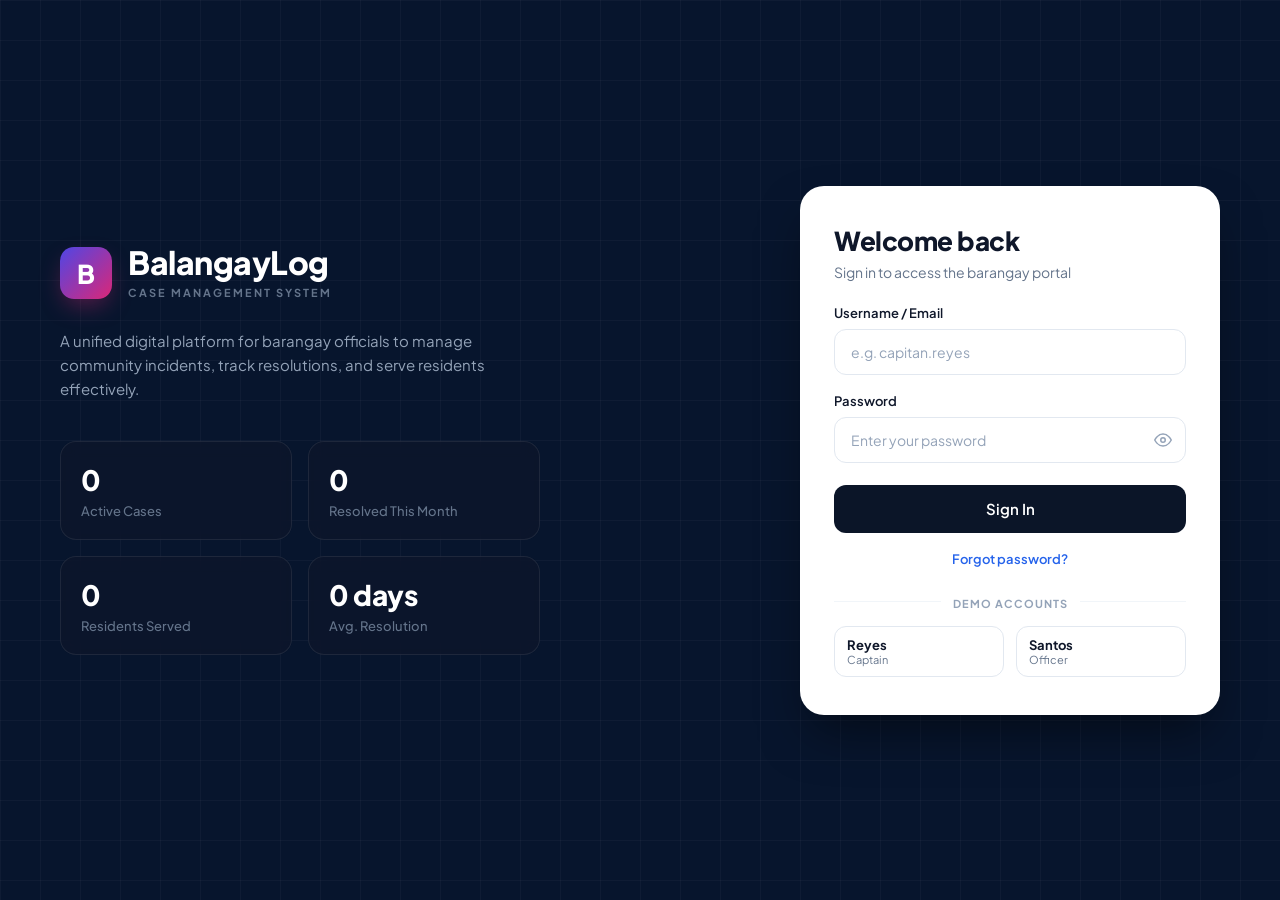
==== index.html @ 21aa12b4 "Initial commit - Barangay incident dashboard and notifications" ====
<!DOCTYPE html>
<html lang="en">
<head>
    <meta charset="UTF-8">
    <meta name="viewport" content="width=device-width, initial-scale=1.0">
    <title>BalangayLog - Case Management System</title>
    <link rel="stylesheet" href="style.css">
    <link href="https://fonts.googleapis.com/css2?family=Plus+Jakarta+Sans:wght@400;500;600;700;800&display=swap" rel="stylesheet">
</head>
<body>
    <div class="page-container">
        <!-- LEFT SIDE: BRANDING & REAL-TIME STATS -->
        <div class="hero-section">
            <div class="brand-header">
                <div class="brand-logo">B</div>
                <div class="brand-text">
                    <h1>BalangayLog</h1>
                    <span class="subtext">CASE MANAGEMENT SYSTEM</span>
                </div>
            </div>

            <p class="hero-description">
                A unified digital platform for barangay officials to manage community incidents, track resolutions, and serve residents effectively.
            </p>

            <!-- Real-Time Metrics Grid -->
            <div class="metrics-grid">
                <div class="metric-card">
                    <span class="metric-value" id="activeCases">0</span>
                    <span class="metric-label">Active Cases</span>
                </div>
                <div class="metric-card">
                    <span class="metric-value" id="resolvedMonth">0</span>
                    <span class="metric-label">Resolved This Month</span>
                </div>
                <div class="metric-card">
                    <span class="metric-value" id="residentsServed">0</span>
                    <span class="metric-label">Residents Served</span>
                </div>
                <div class="metric-card">
                    <span class="metric-value" id="avgResolution">0 days</span>
                    <span class="metric-label">Avg. Resolution</span>
                </div>
            </div>
        </div> 
        
        <!-- RIGHT SIDE: LOGIN CARD -->
        <div class="auth-section">
            <div class="auth-card">
                <div class="auth-header">
                    <h2>Welcome back</h2>
                    <p>Sign in to access the barangay portal</p>
                </div>

                <div id="errorBanner" class="error-banner" style="display: none;"></div>

                <form id="loginForm">
                    <div class="form-group">
                        <label for="username">Username / Email</label>
                        <input type="text" id="username" placeholder="e.g. capitan.reyes" required autocomplete="off">
                    </div>

                    <div class="form-group">
                        <label for="password">Password</label>
                        <div class="password-input-wrapper">
                            <input type="password" id="password" placeholder="Enter your password" required>
                            <button type="button" id="togglePassword" class="eye-btn" aria-label="Toggle password">
                                <svg class="eye-icon" viewBox="0 0 24 24" width="18" height="18" fill="none" stroke="currentColor" stroke-width="2" stroke-linecap="round" stroke-linejoin="round">
                                    <path d="M1 12s4-8 11-8 11 8 11 8-4 8-11 8-11-8-11-8z"></path>
                                    <circle cx="12" cy="12" r="3"></circle>
                                </svg>
                            </button>
                        </div>
                    </div>

                    <button type="submit" id="loginBtn" class="primary-btn">Sign In</button>
                    <a href="#" class="forgot-link">Forgot password?</a>
                </form>

                <!-- DEMO ACCOUNTS SECTION -->
                <div class="demo-section">
                    <div class="demo-divider">
                        <span>DEMO ACCOUNTS</span>
                    </div>
                    <div class="demo-grid">
                        <button type="button" class="demo-chip" data-user="capitan.reyes" data-pass="captain123">
                            <span class="demo-name">Reyes</span>
                            <span class="demo-role">Captain</span>
                        </button>
                        <button type="button" class="demo-chip" data-user="officer.santos" data-pass="officer123">
                            <span class="demo-name">Santos</span>
                            <span class="demo-role">Officer</span>
                        </button>
                    </div>
                </div>
            </div>
        </div>
    </div>

    <script src="script.js"></script>
</body>
</html>
---- style.css ----
* {
    margin: 0;
    padding: 0;
    box-sizing: border-box;
    font-family: 'Plus Jakarta Sans', sans-serif;
}

body {
    min-height: 100vh;
    background-color: #07152d;
    background-image: 
        linear-gradient(rgba(255, 255, 255, 0.03) 1px, transparent 1px),
        linear-gradient(90deg, rgba(255, 255, 255, 0.03) 1px, transparent 1px);
    background-size: 40px 40px;
    display: flex;
    align-items: center;
    justify-content: center;
    color: #ffffff;
}

.page-container {
    width: 100%;
    max-width: 1240px;
    min-height: 100vh;
    display: flex;
    flex-direction: row;
    align-items: center;
    justify-content: space-between;
    padding: 40px;
    gap: 48px;
    margin: 0 auto;
}

/* --- LEFT SIDE: HERO & STATS --- */
.hero-section {
    flex: 1 1 540px;
    min-width: 320px;
}

.brand-header {
    display: flex;
    align-items: center;
    gap: 16px;
    margin-bottom: 28px;
}

.brand-logo {
    width: 52px;
    height: 52px;
    background: linear-gradient(135deg, #4f46e5 0%, #db2777 100%);
    border-radius: 14px;
    display: flex;
    align-items: center;
    justify-content: center;
    font-size: 26px;
    font-weight: 800;
    color: #ffffff;
    box-shadow: 0 10px 25px -5px rgba(219, 39, 119, 0.4);
}

.brand-text h1 {
    font-size: 32px;
    font-weight: 800;
    letter-spacing: -0.5px;
    color: #ffffff;
    line-height: 1.1;
}

.brand-text .subtext {
    font-size: 11px;
    font-weight: 700;
    letter-spacing: 2px;
    color: #64748b;
}

.hero-description {
    font-size: 15px;
    line-height: 1.6;
    color: #94a3b8;
    margin-bottom: 40px;
    max-width: 460px;
}

/* Metric Cards */
.metrics-grid {
    display: grid;
    grid-template-columns: 1fr 1fr;
    gap: 16px;
    max-width: 480px;
}

.metric-card {
    background: rgba(15, 23, 42, 0.6);
    border: 1px solid rgba(255, 255, 255, 0.08);
    backdrop-filter: blur(8px);
    border-radius: 16px;
    padding: 20px;
    display: flex;
    flex-direction: column;
    gap: 6px;
}

.metric-value {
    font-size: 28px;
    font-weight: 800;
    color: #ffffff;
    letter-spacing: -0.5px;
}

.metric-label {
    font-size: 13px;
    color: #64748b;
    font-weight: 500;
}

/* --- RIGHT SIDE: AUTH CARD --- */
.auth-section {
    flex: 0 0 420px;
    width: 420px;
    display: flex;
    justify-content: flex-end;
}

.auth-card {
    background: #ffffff;
    border-radius: 24px;
    padding: 38px 34px;
    width: 100%;
    color: #0f172a;
    box-shadow: 0 25px 50px -12px rgba(0, 0, 0, 0.5);
}

.auth-header h2 {
    font-size: 26px;
    font-weight: 800;
    color: #0f172a;
    margin-bottom: 6px;
    letter-spacing: -0.5px;
}

.auth-header p {
    font-size: 14px;
    color: #64748b;
    margin-bottom: 24px;
}

.error-banner {
    background: #fef2f2;
    border: 1px solid #fecaca;
    color: #dc2626;
    padding: 10px 14px;
    border-radius: 10px;
    font-size: 13px;
    margin-bottom: 20px;
    font-weight: 500;
}

.form-group {
    margin-bottom: 18px;
}

.form-group label {
    display: block;
    font-size: 13px;
    font-weight: 600;
    color: #0f172a;
    margin-bottom: 8px;
}

.form-group input {
    width: 100%;
    height: 46px;
    padding: 0 16px;
    border: 1px solid #e2e8f0;
    border-radius: 12px;
    font-size: 14px;
    color: #0f172a;
    outline: none;
    transition: all 0.2s ease;
}

.form-group input:focus {
    border-color: #0f172a;
    box-shadow: 0 0 0 3px rgba(15, 23, 42, 0.08);
}

.form-group input::placeholder {
    color: #94a3b8;
}

.password-input-wrapper {
    position: relative;
    display: flex;
    align-items: center;
}

.password-input-wrapper input {
    padding-right: 48px;
}

.eye-btn {
    position: absolute;
    right: 14px;
    background: none;
    border: none;
    cursor: pointer;
    color: #94a3b8;
    display: flex;
    align-items: center;
    justify-content: center;
    transition: color 0.2s;
}

.eye-btn:hover {
    color: #0f172a;
}

.primary-btn {
    width: 100%;
    height: 48px;
    background: #0b1528;
    color: #ffffff;
    border: none;
    border-radius: 12px;
    font-size: 15px;
    font-weight: 600;
    cursor: pointer;
    transition: background 0.2s;
    margin-top: 4px;
}

.primary-btn:hover {
    background: #1e293b;
}

.primary-btn:disabled {
    opacity: 0.7;
    cursor: not-allowed;
}

.forgot-link {
    display: block;
    text-align: center;
    color: #2563eb;
    font-size: 13px;
    font-weight: 600;
    text-decoration: none;
    margin: 18px 0 24px;
}

.forgot-link:hover {
    text-decoration: underline;
}

/* Demo Accounts */
.demo-divider {
    position: relative;
    text-align: center;
    margin-bottom: 14px;
}

.demo-divider::before {
    content: '';
    position: absolute;
    top: 50%;
    left: 0;
    right: 0;
    height: 1px;
    background: #f1f5f9;
    z-index: 1;
}

.demo-divider span {
    position: relative;
    background: #ffffff;
    padding: 0 12px;
    font-size: 11px;
    font-weight: 700;
    letter-spacing: 1px;
    color: #94a3b8;
    z-index: 2;
}

.demo-grid {
    display: grid;
    grid-template-columns: 1fr 1fr;
    gap: 12px;
}

.demo-chip {
    background: #ffffff;
    border: 1px solid #e2e8f0;
    border-radius: 12px;
    padding: 10px 12px;
    display: flex;
    flex-direction: column;
    text-align: left;
    cursor: pointer;
    transition: all 0.2s;
}

.demo-chip:hover {
    border-color: #cbd5e1;
    background: #f8fafc;
}

.demo-chip .demo-name {
    font-size: 13px;
    font-weight: 700;
    color: #0f172a;
}

.demo-chip .demo-role {
    font-size: 11px;
    color: #64748b;
}

/* Stacks vertically ONLY on narrow mobile screens (under 720px) */
@media (max-width: 720px) {
    .page-container {
        flex-direction: column;
        padding: 32px 20px;
        gap: 36px;
    }
    .hero-section {
        max-width: 100%;
        text-align: center;
    }
    .brand-header {
        justify-content: center;
    }
    .hero-description {
        margin: 0 auto 32px;
    }
    .metrics-grid {
        max-width: 100%;
    }
    .auth-section {
        width: 100%;
        flex: 1 1 100%;
    }
}
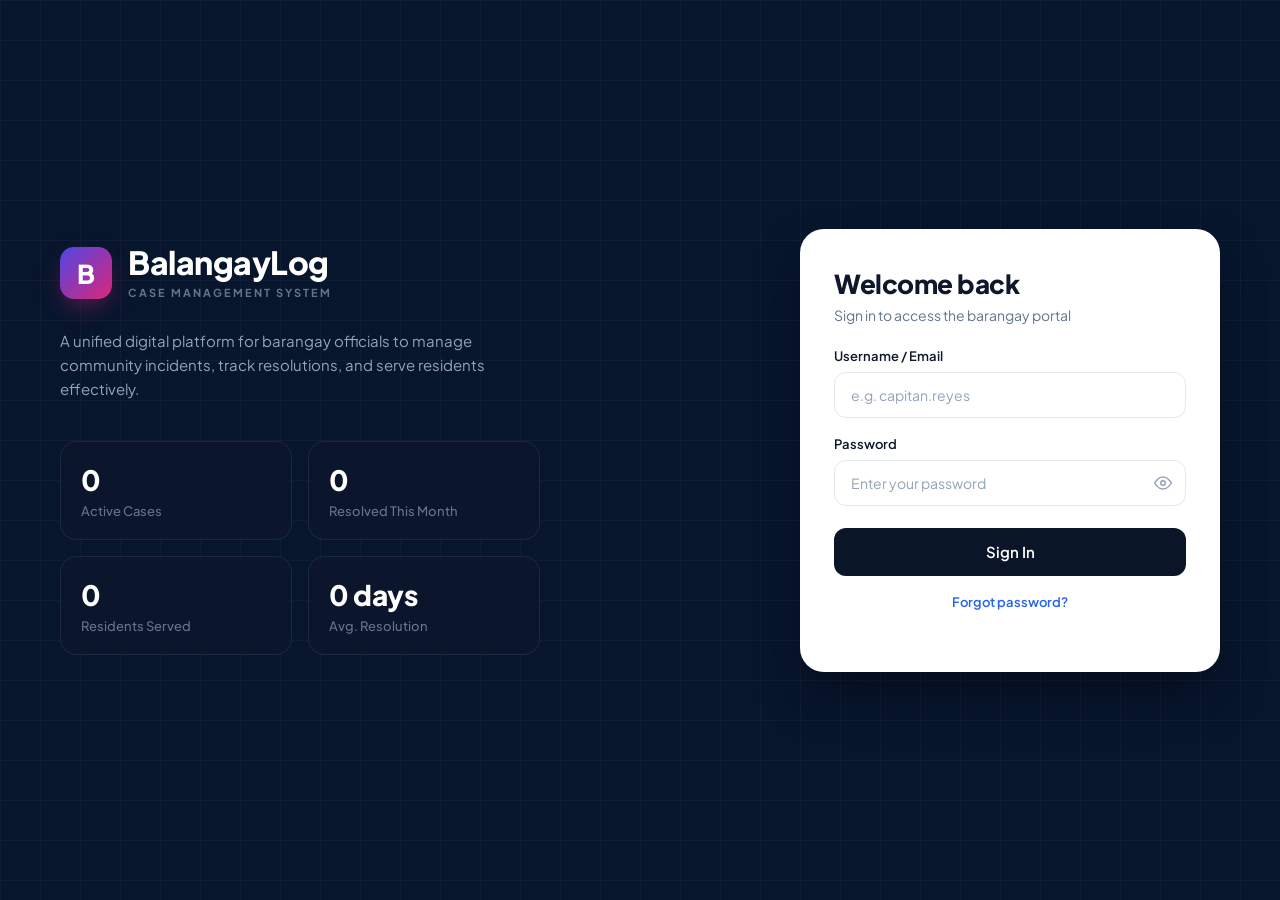
==== commit d14927c5: "Hardened authentication: PDO prepared statements, brute-force lockout, role isolation, and admin for" ====
--- a/index.html
+++ b/index.html
@@ -74,29 +74,49 @@
                     </div>
 
                     <button type="submit" id="loginBtn" class="primary-btn">Sign In</button>
-                    <a href="#" class="forgot-link">Forgot password?</a>
+                    <a href="#" id="forgotPasswordLink" class="forgot-link">Forgot password?</a>
                 </form>
-
-                <!-- DEMO ACCOUNTS SECTION -->
-                <div class="demo-section">
-                    <div class="demo-divider">
-                        <span>DEMO ACCOUNTS</span>
-                    </div>
-                    <div class="demo-grid">
-                        <button type="button" class="demo-chip" data-user="capitan.reyes" data-pass="captain123">
-                            <span class="demo-name">Reyes</span>
-                            <span class="demo-role">Captain</span>
-                        </button>
-                        <button type="button" class="demo-chip" data-user="officer.santos" data-pass="officer123">
-                            <span class="demo-name">Santos</span>
-                            <span class="demo-role">Officer</span>
-                        </button>
-                    </div>
-                </div>
             </div>
         </div>
     </div>
 
     <script src="script.js"></script>
+
+   <!-- ADMINISTRATIVE PASSWORD RESET MODAL -->
+    <div class="modal-overlay" id="forgotModal" style="display: none; position: fixed; inset: 0; background: rgba(15, 23, 42, 0.7); backdrop-filter: blur(4px); z-index: 9999; align-items: center; justify-content: center;">
+        <div style="background: #ffffff; border-radius: 16px; max-width: 440px; width: 90%; padding: 28px; box-shadow: 0 20px 25px -5px rgba(0, 0, 0, 0.2); position: relative;">
+            <div style="display: flex; align-items: center; justify-content: space-between; margin-bottom: 16px;">
+                <div style="display: flex; align-items: center; gap: 10px;">
+                    <div style="background: #eff6ff; color: #2563eb; width: 36px; height: 36px; border-radius: 10px; display: flex; align-items: center; justify-content: center;">
+                        <svg viewBox="0 0 24 24" width="20" height="20" fill="none" stroke="currentColor" stroke-width="2">
+                            <rect x="3" y="11" width="18" height="11" rx="2" ry="2"></rect>
+                            <path d="M7 11V7a5 5 0 0 1 10 0v4"></path>
+                        </svg>
+                    </div>
+                    <h3 style="margin: 0; font-size: 1.15rem; color: #0f172a; font-weight: 700;">Password Reset Policy</h3>
+                </div>
+                <button type="button" id="closeForgotModal" style="background: transparent; border: none; font-size: 24px; color: #94a3b8; cursor: pointer; line-height: 1;">&times;</button>
+            </div>
+
+            <p style="font-size: 0.9rem; color: #475569; line-height: 1.5; margin-bottom: 14px;">
+                Verified Account: <strong id="forgotModalUserDisplay" style="color: #0f172a;">Official Account</strong>
+            </p>
+
+            <p style="font-size: 0.9rem; color: #475569; line-height: 1.5; margin-bottom: 18px;">
+                Password reset requests must be submitted directly to the Barangay System Administrator.
+            </p>
+
+            <div style="background: #f8fafc; border: 1px solid #e2e8f0; border-radius: 10px; padding: 14px; font-size: 0.85rem; color: #334155; margin-bottom: 20px;">
+                <p style="margin: 0 0 6px 0;"><strong>Required Steps:</strong></p>
+                <ul style="margin: 0; padding-left: 18px; line-height: 1.6;">
+                    <li>Contact the <strong>Barangay Secretary</strong> or ICT Administrator.</li>
+                    <li>Present valid barangay identification credentials.</li>
+                    <li>The administrator will generate and issue a temporary login key.</li>
+                </ul>
+            </div>
+
+            <button type="button" id="dismissForgotBtn" class="primary-btn" style="width: 100%; padding: 10px; font-size: 0.95rem;">Understood</button>
+        </div>
+    </div>
 </body>
 </html>
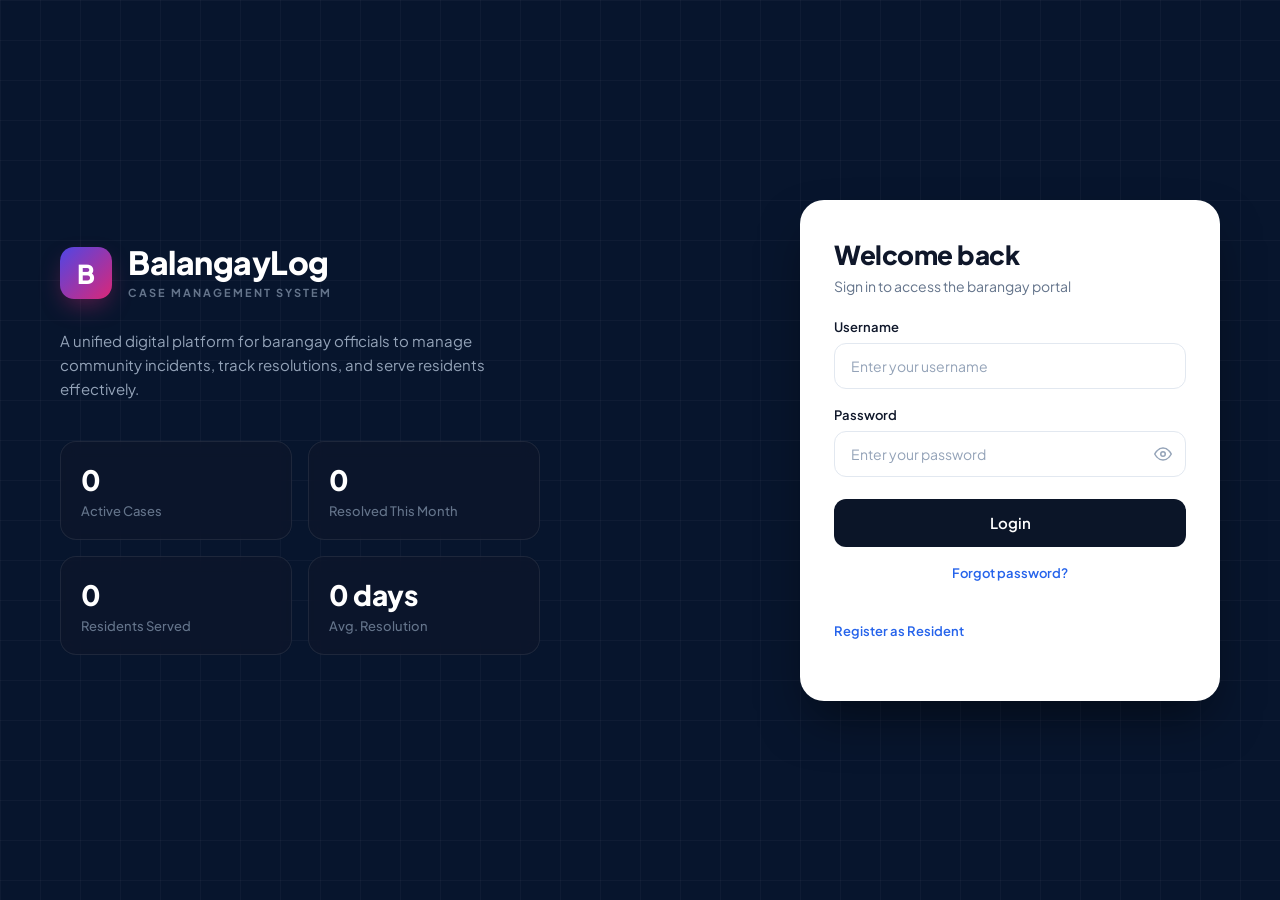
==== commit 552fd670: "Add captain dashboard and console" ====
--- a/index.html
+++ b/index.html
@@ -4,6 +4,18 @@
     <meta charset="UTF-8">
     <meta name="viewport" content="width=device-width, initial-scale=1.0">
     <title>BalangayLog - Case Management System</title>
+    
+  <!-- Immediate Guard: If already logged in in this tab, do not render login page -->
+    <script>
+        try {
+            var token = sessionStorage.getItem('authToken');
+            var user = sessionStorage.getItem('currentUser');
+            if (token && user && token !== 'undefined' && user !== 'undefined' && token !== 'null' && user !== 'null') {
+                window.location.replace('dashboard.html');
+            }
+        } catch (e) {}
+    </script>
+
     <link rel="stylesheet" href="style.css">
     <link href="https://fonts.googleapis.com/css2?family=Plus+Jakarta+Sans:wght@400;500;600;700;800&display=swap" rel="stylesheet">
 </head>
@@ -12,7 +24,9 @@
         <!-- LEFT SIDE: BRANDING & REAL-TIME STATS -->
         <div class="hero-section">
             <div class="brand-header">
-                <div class="brand-logo">B</div>
+                <div class="brand-logo">
+                    <span class="brand-logo-fallback" aria-hidden="true">B</span>
+                </div>
                 <div class="brand-text">
                     <h1>BalangayLog</h1>
                     <span class="subtext">CASE MANAGEMENT SYSTEM</span>
@@ -54,10 +68,34 @@
 
                 <div id="errorBanner" class="error-banner" style="display: none;"></div>
 
+                <form id="setupForm" style="display: none;">
+                    <div class="form-group">
+                        <label for="setup_first_name">First Name</label>
+                        <input type="text" id="setup_first_name" required autocomplete="off">
+                    </div>
+                    <div class="form-group">
+                        <label for="setup_last_name">Last Name</label>
+                        <input type="text" id="setup_last_name" required autocomplete="off">
+                    </div>
+                    <div class="form-group">
+                        <label for="setup_username">Username</label>
+                        <input type="text" id="setup_username" required autocomplete="off">
+                    </div>
+                    <div class="form-group">
+                        <label for="setup_password">Password</label>
+                        <input type="password" id="setup_password" required>
+                    </div>
+                    <div class="form-group">
+                        <label for="setup_confirm_password">Confirm Password</label>
+                        <input type="password" id="setup_confirm_password" required>
+                    </div>
+                    <button type="submit" id="setupBtn" class="primary-btn">Create Administrator</button>
+                </form>
+
                 <form id="loginForm">
                     <div class="form-group">
-                        <label for="username">Username / Email</label>
-                        <input type="text" id="username" placeholder="e.g. capitan.reyes" required autocomplete="off">
+                        <label for="username">Username</label>
+                        <input type="text" id="username" placeholder="Enter your username" required autocomplete="off">
                     </div>
 
                     <div class="form-group">
@@ -73,14 +111,19 @@
                         </div>
                     </div>
 
-                    <button type="submit" id="loginBtn" class="primary-btn">Sign In</button>
+                    <button type="submit" id="loginBtn" class="primary-btn">Login</button>
                     <a href="#" id="forgotPasswordLink" class="forgot-link">Forgot password?</a>
                 </form>
+
+                <div class="auth-links" style="display: flex; justify-content: space-between; margin-top: 18px; gap: 12px; flex-wrap: wrap;">
+                    <a href="register.html" class="forgot-link">Register as Resident</a>
+                    <a href="#" id="initialSetupLink" class="forgot-link">Initial Setup</a>
+                </div>
             </div>
         </div>
     </div>
 
-    <script src="script.js"></script>
+  <script src="script.js?v=99"></script>
 
    <!-- ADMINISTRATIVE PASSWORD RESET MODAL -->
     <div class="modal-overlay" id="forgotModal" style="display: none; position: fixed; inset: 0; background: rgba(15, 23, 42, 0.7); backdrop-filter: blur(4px); z-index: 9999; align-items: center; justify-content: center;">
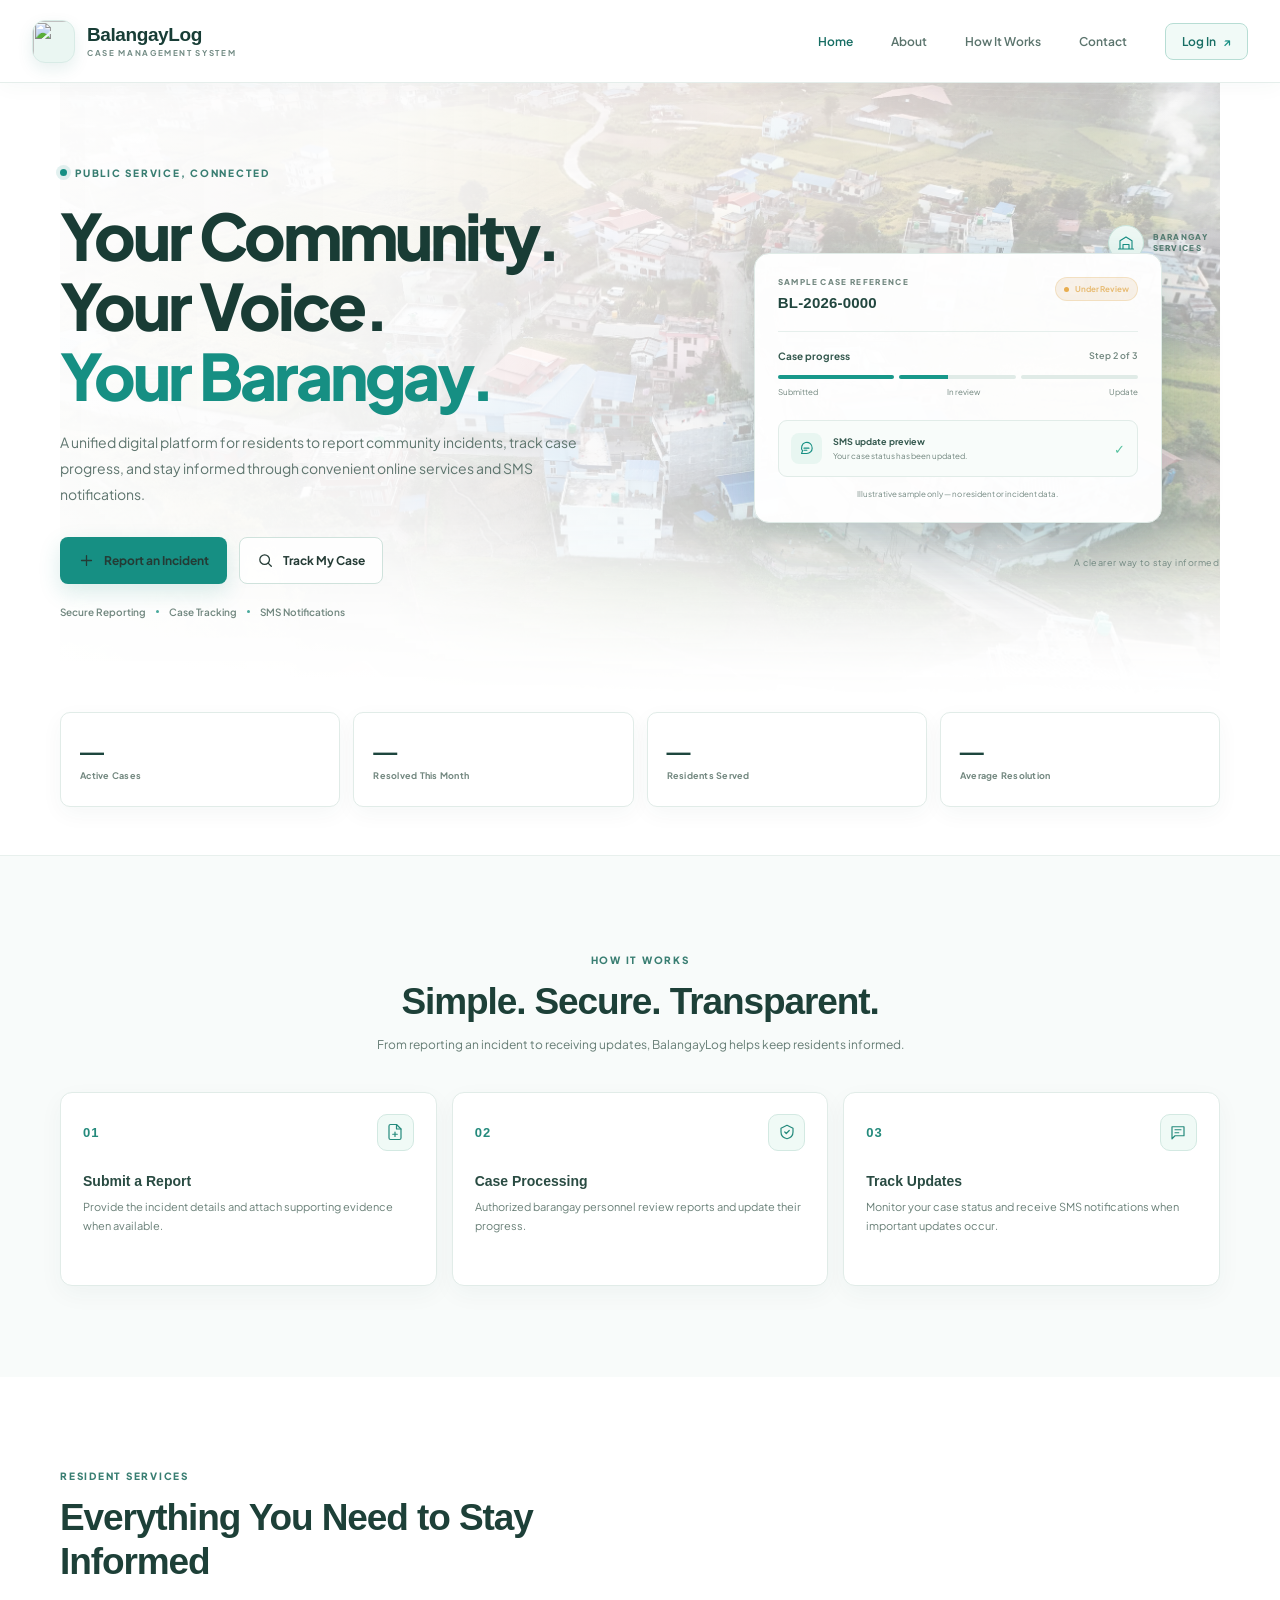
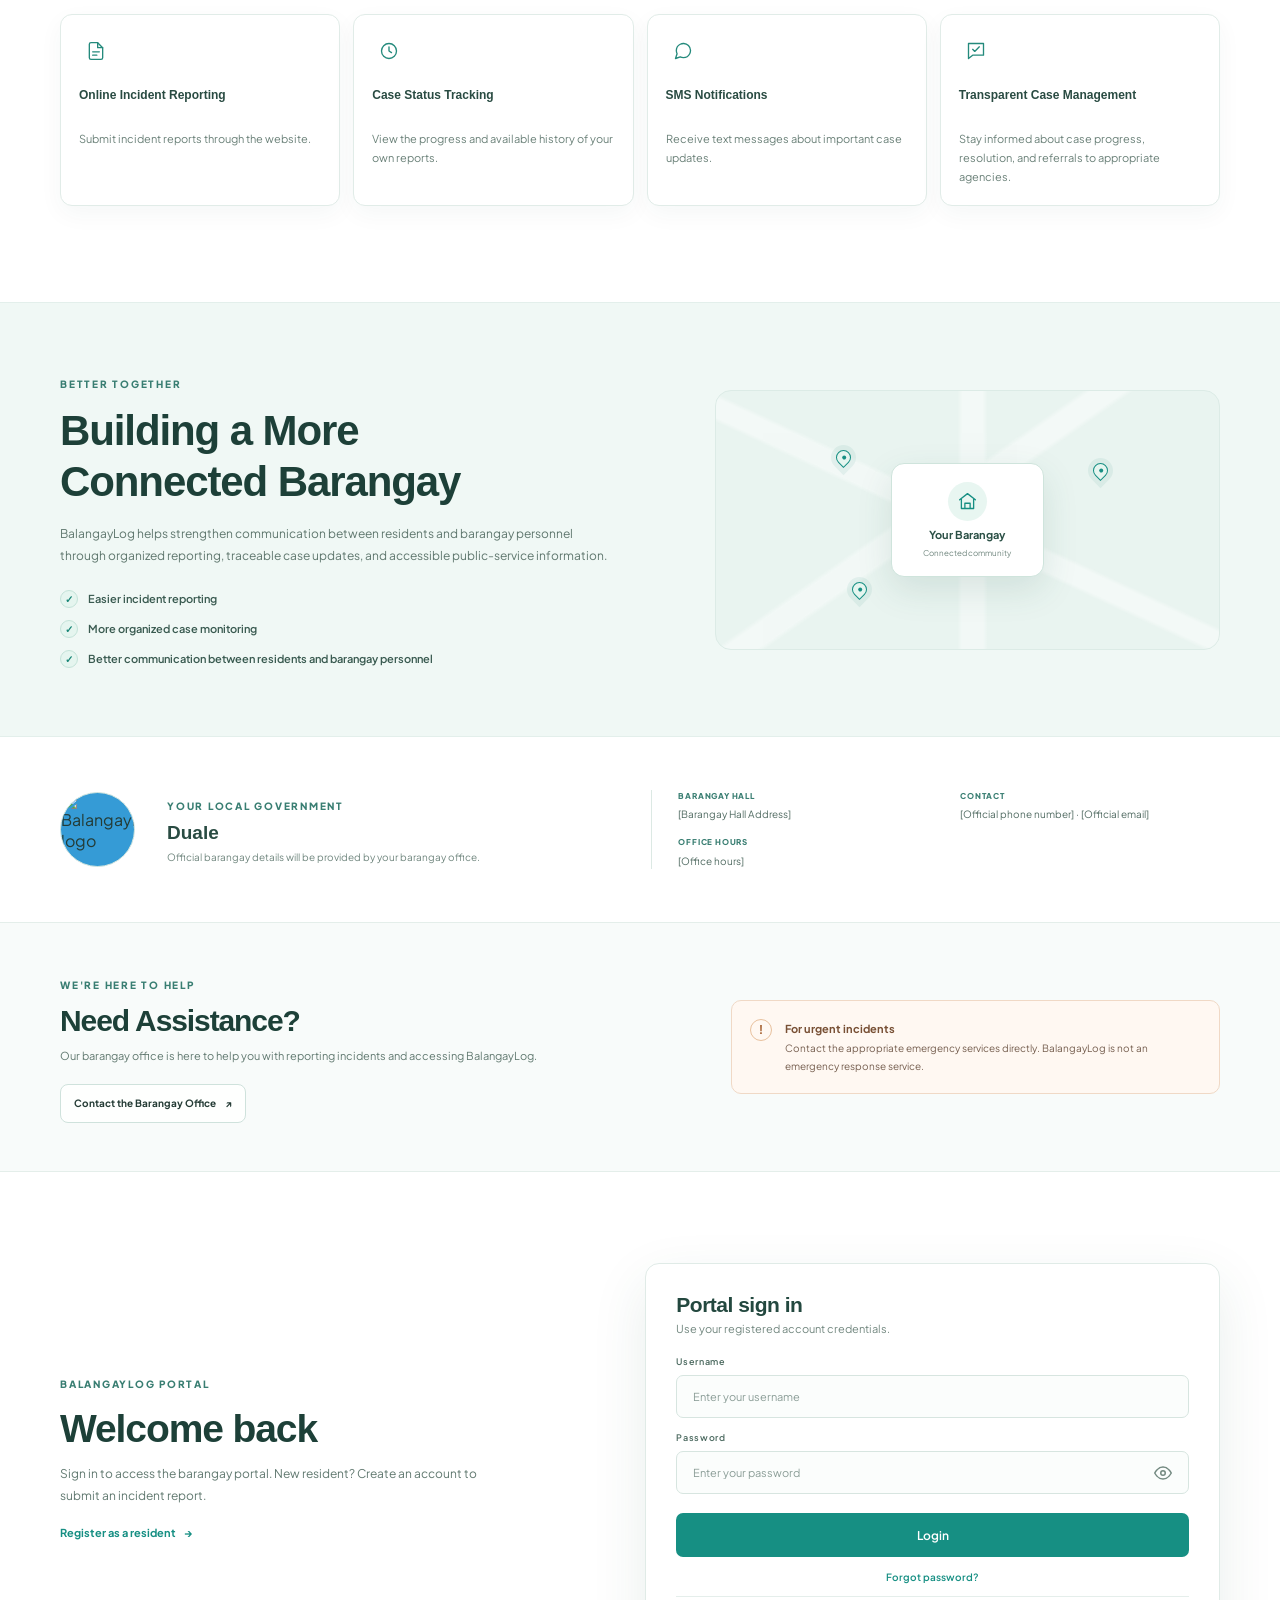
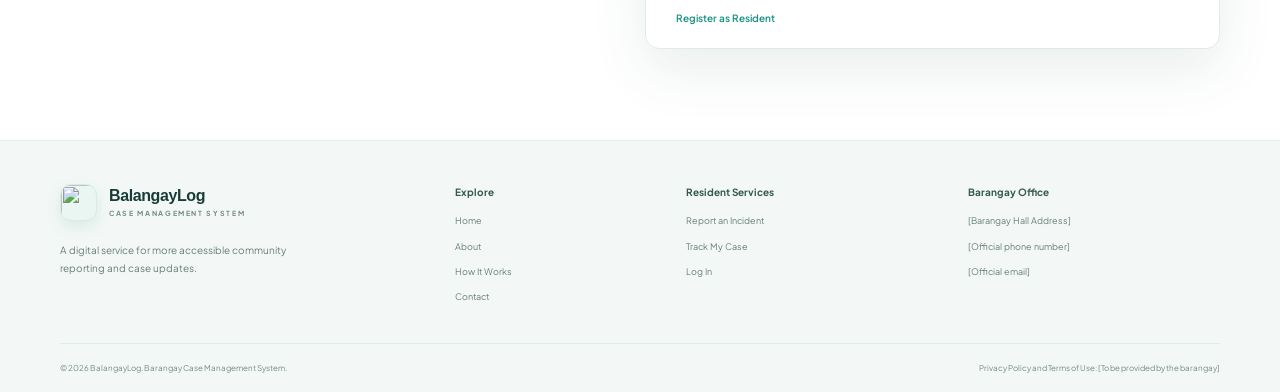
==== commit 5ff3a184: "Merge f99781253eb956b0a7d010e70ce7d345f95fd65f into cf9112e036160a99b7102785eb5ada4957231b5e" ====
--- a/index.html
+++ b/index.html
@@ -3,9 +3,8 @@
 <head>
     <meta charset="UTF-8">
     <meta name="viewport" content="width=device-width, initial-scale=1.0">
-    <title>BalangayLog - Case Management System</title>
-    
-  <!-- Immediate Guard: If already logged in in this tab, do not render login page -->
+    <meta name="theme-color" content="#f8fbfa">
+    <title>BalangayLog - Barangay Incident Management System</title>
     <script>
         try {
             var token = sessionStorage.getItem('authToken');
@@ -15,89 +14,238 @@
             }
         } catch (e) {}
     </script>
-
-    <link rel="stylesheet" href="style.css">
+    <link rel="stylesheet" href="style.css?v=20261011">
+    <link rel="stylesheet" href="homepage.css?v=20261018">
     <link href="https://fonts.googleapis.com/css2?family=Plus+Jakarta+Sans:wght@400;500;600;700;800&display=swap" rel="stylesheet">
 </head>
-<body>
-    <div class="page-container">
-        <!-- LEFT SIDE: BRANDING & REAL-TIME STATS -->
-        <div class="hero-section">
-            <div class="brand-header">
-                <div class="brand-logo">
-                    <span class="brand-logo-fallback" aria-hidden="true">B</span>
-                </div>
-                <div class="brand-text">
-                    <h1>BalangayLog</h1>
-                    <span class="subtext">CASE MANAGEMENT SYSTEM</span>
-                </div>
-            </div>
-
-            <p class="hero-description">
-                A unified digital platform for barangay officials to manage community incidents, track resolutions, and serve residents effectively.
-            </p>
-
-            <!-- Real-Time Metrics Grid -->
-            <div class="metrics-grid">
-                <div class="metric-card">
-                    <span class="metric-value" id="activeCases">0</span>
-                    <span class="metric-label">Active Cases</span>
-                </div>
-                <div class="metric-card">
-                    <span class="metric-value" id="resolvedMonth">0</span>
-                    <span class="metric-label">Resolved This Month</span>
-                </div>
-                <div class="metric-card">
-                    <span class="metric-value" id="residentsServed">0</span>
-                    <span class="metric-label">Residents Served</span>
-                </div>
-                <div class="metric-card">
-                    <span class="metric-value" id="avgResolution">0 days</span>
-                    <span class="metric-label">Avg. Resolution</span>
-                </div>
-            </div>
-        </div> 
-        
-        <!-- RIGHT SIDE: LOGIN CARD -->
-        <div class="auth-section">
+<body class="homepage">
+    <header class="site-header" id="top">
+        <div class="site-header-inner">
+            <a class="site-brand" href="#top" aria-label="BalangayLog home">
+                <img class="site-brand-mark" src="assets/balangaylog-logo.png" alt="">
+                <span class="site-brand-copy">
+                    <strong>BalangayLog</strong>
+                    <span>CASE MANAGEMENT SYSTEM</span>
+                </span>
+            </a>
+            <nav class="site-nav" aria-label="Main navigation">
+                <div class="desktop-nav">
+                    <a href="#top" aria-current="page">Home</a>
+                    <a href="#community">About</a>
+                    <a href="#how-it-works">How It Works</a>
+                    <a href="#contact">Contact</a>
+                    <a class="nav-login" href="#login">Log In <span aria-hidden="true">↗</span></a>
+                </div>
+                <details class="mobile-nav">
+                    <summary aria-label="Open navigation menu">Menu</summary>
+                    <div class="mobile-nav-links">
+                        <a href="#top">Home</a>
+                        <a href="#community">About</a>
+                        <a href="#how-it-works">How It Works</a>
+                        <a href="#contact">Contact</a>
+                        <a href="#login">Log In</a>
+                    </div>
+                </details>
+            </nav>
+        </div>
+    </header>
+
+    <main>
+        <section class="hero page-width" aria-labelledby="hero-title">
+            <div class="hero-map" aria-hidden="true">
+                <img src="assets/barangay-aerial.png" alt="">
+            </div>
+            <div class="hero-copy">
+                <span class="eyebrow"><span class="eyebrow-dot"></span> PUBLIC SERVICE, CONNECTED</span>
+                <h1 id="hero-title">Your Community.<br>Your Voice.<br><span>Your Barangay.</span></h1>
+                <p class="hero-description">A unified digital platform for residents to report community incidents, track case progress, and stay informed through convenient online services and SMS notifications.</p>
+                <div class="hero-actions">
+                    <a class="button button-primary" href="register.php">
+                        <svg viewBox="0 0 24 24" aria-hidden="true"><path d="M12 5v14M5 12h14"/></svg>
+                        Report an Incident
+                    </a>
+                    <a class="button button-secondary" href="urgent.html">
+                        <svg viewBox="0 0 24 24" aria-hidden="true"><circle cx="10.8" cy="10.8" r="6.8"/><path d="m16 16 4.2 4.2"/></svg>
+                        Track My Case
+                    </a>
+                </div>
+                <p class="trust-note"><span>Secure Reporting</span><i></i><span>Case Tracking</span><i></i><span>SMS Notifications</span></p>
+            </div>
+
+            <div class="hero-visual" aria-label="Illustration of a case status update">
+                <div class="visual-orbit orbit-one"></div>
+                <div class="visual-orbit orbit-two"></div>
+                <div class="service-mark" aria-hidden="true">
+                    <span class="service-mark-inner"><svg viewBox="0 0 24 24"><path d="M4 20V9l8-5 8 5v11M8 20v-6h8v6M2 20h20"/></svg></span>
+                    <span class="service-mark-label">BARANGAY<br>SERVICES</span>
+                </div>
+                <article class="case-preview">
+                    <div class="case-preview-top">
+                        <div>
+                            <span class="case-caption">SAMPLE CASE REFERENCE</span>
+                            <strong class="case-reference">BL-2026-0000</strong>
+                        </div>
+                        <span class="status-badge"><i></i> Under Review</span>
+                    </div>
+                    <div class="case-divider"></div>
+                    <div class="progress-heading"><span>Case progress</span><span>Step 2 of 3</span></div>
+                    <div class="progress-track" aria-label="Illustrative progress: 2 of 3 steps">
+                        <span class="progress-step is-complete"></span>
+                        <span class="progress-step is-current"></span>
+                        <span class="progress-step"></span>
+                    </div>
+                    <div class="progress-labels"><span>Submitted</span><span>In review</span><span>Update</span></div>
+                    <div class="sms-preview">
+                        <span class="sms-icon" aria-hidden="true">
+                            <svg viewBox="0 0 24 24"><path d="M20 11.5a7.5 7.5 0 0 1-7.5 7.5H5l1.5-3.7A7.5 7.5 0 1 1 20 11.5Z"/><path d="M8.5 11.5h7M8.5 14.5h4"/></svg>
+                        </span>
+                        <span><strong>SMS update preview</strong><small>Your case status has been updated.</small></span>
+                        <span class="sms-check" aria-hidden="true">✓</span>
+                    </div>
+                    <p class="sample-disclaimer">Illustrative sample only — no resident or incident data.</p>
+                </article>
+                <span class="visual-caption">A clearer way to stay informed</span>
+            </div>
+        </section>
+
+        <section class="metrics-section page-width" aria-label="Live community service statistics">
+            <article class="metric-card">
+                <span class="metric-value" id="activeCases">—</span>
+                <span class="metric-label">Active Cases</span>
+            </article>
+            <article class="metric-card">
+                <span class="metric-value" id="resolvedMonth">—</span>
+                <span class="metric-label">Resolved This Month</span>
+            </article>
+            <article class="metric-card">
+                <span class="metric-value" id="residentsServed">—</span>
+                <span class="metric-label">Residents Served</span>
+            </article>
+            <article class="metric-card">
+                <span class="metric-value" id="avgResolution">—</span>
+                <span class="metric-label">Average Resolution</span>
+            </article>
+        </section>
+
+        <section class="section-block how-section" id="how-it-works" aria-labelledby="how-title">
+            <div class="page-width">
+                <div class="section-heading">
+                    <span class="eyebrow">HOW IT WORKS</span>
+                    <h2 id="how-title">Simple. Secure. Transparent.</h2>
+                    <p>From reporting an incident to receiving updates, BalangayLog helps keep residents informed.</p>
+                </div>
+                <div class="steps-grid">
+                    <article class="info-card step-card">
+                        <div class="step-top"><span class="step-number">01</span><span class="line-icon"><svg viewBox="0 0 24 24"><path d="M14 2H6a2 2 0 0 0-2 2v16a2 2 0 0 0 2 2h12a2 2 0 0 0 2-2V8z"/><path d="M14 2v6h6M12 18v-6m-3 3h6"/></svg></span></div>
+                        <h3>Submit a Report</h3>
+                        <p>Provide the incident details and attach supporting evidence when available.</p>
+                    </article>
+                    <article class="info-card step-card">
+                        <div class="step-top"><span class="step-number">02</span><span class="line-icon"><svg viewBox="0 0 24 24"><path d="M12 3 4 7v5c0 5 3.4 8 8 9 4.6-1 8-4 8-9V7z"/><path d="m9 12 2 2 4-4"/></svg></span></div>
+                        <h3>Case Processing</h3>
+                        <p>Authorized barangay personnel review reports and update their progress.</p>
+                    </article>
+                    <article class="info-card step-card">
+                        <div class="step-top"><span class="step-number">03</span><span class="line-icon"><svg viewBox="0 0 24 24"><path d="M4 5h16v12H8l-4 4z"/><path d="M8 9h8M8 13h5"/></svg></span></div>
+                        <h3>Track Updates</h3>
+                        <p>Monitor your case status and receive SMS notifications when important updates occur.</p>
+                    </article>
+                </div>
+            </div>
+        </section>
+
+        <section class="section-block features-section" aria-labelledby="features-title">
+            <div class="page-width">
+                <div class="section-heading section-heading-left">
+                    <span class="eyebrow">RESIDENT SERVICES</span>
+                    <h2 id="features-title">Everything You Need to Stay Informed</h2>
+                </div>
+                <div class="features-grid">
+                    <article class="info-card feature-card"><span class="feature-icon"><svg viewBox="0 0 24 24"><path d="M14 2H6a2 2 0 0 0-2 2v16a2 2 0 0 0 2 2h12a2 2 0 0 0 2-2V8z"/><path d="M14 2v6h6M8 13h8M8 17h5"/></svg></span><h3>Online Incident Reporting</h3><p>Submit incident reports through the website.</p></article>
+                    <article class="info-card feature-card"><span class="feature-icon"><svg viewBox="0 0 24 24"><circle cx="12" cy="12" r="9"/><path d="M12 7v5l3 2"/></svg></span><h3>Case Status Tracking</h3><p>View the progress and available history of your own reports.</p></article>
+                    <article class="info-card feature-card"><span class="feature-icon"><svg viewBox="0 0 24 24"><path d="M21 11.5a8.4 8.4 0 0 1-.9 3.8 8.5 8.5 0 0 1-7.6 4.7 8.4 8.4 0 0 1-3.8-.9L3 21l1.9-5.7a8.4 8.4 0 0 1-.9-3.8A8.5 8.5 0 0 1 8.7 3.9a8.4 8.4 0 0 1 3.8-.9h.5a8.5 8.5 0 0 1 8 8z"/></svg></span><h3>SMS Notifications</h3><p>Receive text messages about important case updates.</p></article>
+                    <article class="info-card feature-card"><span class="feature-icon"><svg viewBox="0 0 24 24"><path d="M3 3h18v14H8l-5 4z"/><path d="m8 10 2.5 2.5L16 7"/></svg></span><h3>Transparent Case Management</h3><p>Stay informed about case progress, resolution, and referrals to appropriate agencies.</p></article>
+                </div>
+            </div>
+        </section>
+
+        <section class="community-section" id="community" aria-labelledby="community-title">
+            <div class="page-width community-inner">
+                <div class="community-copy">
+                    <span class="eyebrow">BETTER TOGETHER</span>
+                    <h2 id="community-title">Building a More Connected Barangay</h2>
+                    <p>BalangayLog helps strengthen communication between residents and barangay personnel through organized reporting, traceable case updates, and accessible public-service information.</p>
+                    <ul class="community-highlights">
+                        <li><span>✓</span> Easier incident reporting</li>
+                        <li><span>✓</span> More organized case monitoring</li>
+                        <li><span>✓</span> Better communication between residents and barangay personnel</li>
+                    </ul>
+                </div>
+                <div class="community-art" aria-hidden="true">
+                    <div class="map-lines"></div>
+                    <span class="map-pin pin-one"><i></i></span>
+                    <span class="map-pin pin-two"><i></i></span>
+                    <span class="map-pin pin-three"><i></i></span>
+                    <div class="map-center"><span class="map-home"><svg viewBox="0 0 24 24"><path d="M3 10 12 3l9 7M5 9v11h14V9M9 20v-6h6v6"/></svg></span><strong>Your Barangay</strong><small>Connected community</small></div>
+                </div>
+            </div>
+        </section>
+
+        <section class="section-block barangay-section page-width" id="barangay-info" aria-labelledby="barangay-title">
+            <div class="barangay-seal"><img src="assets/balangaylog-logo.png" alt="BalangayLog logo"></div>
+            <div class="barangay-details">
+                <span class="eyebrow">YOUR LOCAL GOVERNMENT</span>
+                <h2 id="barangay-title">Duale</h2>
+                <p class="barangay-placeholder">Official barangay details will be provided by your barangay office.</p>
+            </div>
+            <div class="barangay-contact">
+                <div><span class="contact-label">Barangay Hall</span><span>[Barangay Hall Address]</span></div>
+                <div><span class="contact-label">Contact</span><span>[Official phone number] · [Official email]</span></div>
+                <div><span class="contact-label">Office Hours</span><span>[Office hours]</span></div>
+            </div>
+        </section>
+
+        <section class="help-section" id="contact" aria-labelledby="help-title">
+            <div class="page-width help-inner">
+                <div>
+                    <span class="eyebrow">WE'RE HERE TO HELP</span>
+                    <h2 id="help-title">Need Assistance?</h2>
+                    <p>Our barangay office is here to help you with reporting incidents and accessing BalangayLog.</p>
+                    <a class="button button-secondary" href="#barangay-info">Contact the Barangay Office <span aria-hidden="true">↗</span></a>
+                </div>
+                <aside class="emergency-note">
+                    <span class="emergency-icon" aria-hidden="true">!</span>
+                    <p><strong>For urgent incidents</strong><br>Contact the appropriate emergency services directly. BalangayLog is not an emergency response service.</p>
+                </aside>
+            </div>
+        </section>
+
+        <section class="login-section page-width" id="login" aria-labelledby="login-title">
+            <div class="login-intro">
+                <span class="eyebrow">BALANGAYLOG PORTAL</span>
+                <h2 id="login-title">Welcome back</h2>
+                <p>Sign in to access the barangay portal. New resident? Create an account to submit an incident report.</p>
+                <a class="text-link" href="register.php">Register as a resident <span aria-hidden="true">→</span></a>
+            </div>
             <div class="auth-card">
                 <div class="auth-header">
-                    <h2>Welcome back</h2>
-                    <p>Sign in to access the barangay portal</p>
-                </div>
-
+                    <h2>Portal sign in</h2>
+                    <p>Use your registered account credentials.</p>
+                </div>
                 <div id="errorBanner" class="error-banner" style="display: none;"></div>
-
                 <form id="setupForm" style="display: none;">
-                    <div class="form-group">
-                        <label for="setup_first_name">First Name</label>
-                        <input type="text" id="setup_first_name" required autocomplete="off">
-                    </div>
-                    <div class="form-group">
-                        <label for="setup_last_name">Last Name</label>
-                        <input type="text" id="setup_last_name" required autocomplete="off">
-                    </div>
-                    <div class="form-group">
-                        <label for="setup_username">Username</label>
-                        <input type="text" id="setup_username" required autocomplete="off">
-                    </div>
-                    <div class="form-group">
-                        <label for="setup_password">Password</label>
-                        <input type="password" id="setup_password" required>
-                    </div>
-                    <div class="form-group">
-                        <label for="setup_confirm_password">Confirm Password</label>
-                        <input type="password" id="setup_confirm_password" required>
-                    </div>
+                    <div class="form-group"><label for="setup_first_name">First Name</label><input type="text" id="setup_first_name" required autocomplete="off"></div>
+                    <div class="form-group"><label for="setup_last_name">Last Name</label><input type="text" id="setup_last_name" required autocomplete="off"></div>
+                    <div class="form-group"><label for="setup_username">Username</label><input type="text" id="setup_username" required autocomplete="off"></div>
+                    <div class="form-group"><label for="setup_password">Password</label><input type="password" id="setup_password" required></div>
+                    <div class="form-group"><label for="setup_confirm_password">Confirm Password</label><input type="password" id="setup_confirm_password" required></div>
                     <button type="submit" id="setupBtn" class="primary-btn">Create Administrator</button>
                 </form>
-
                 <form id="loginForm">
                     <div class="form-group">
                         <label for="username">Username</label>
                         <input type="text" id="username" placeholder="Enter your username" required autocomplete="off">
                     </div>
-
                     <div class="form-group">
                         <label for="password">Password</label>
                         <div class="password-input-wrapper">
@@ -110,56 +258,53 @@
                             </button>
                         </div>
                     </div>
-
                     <button type="submit" id="loginBtn" class="primary-btn">Login</button>
                     <a href="#" id="forgotPasswordLink" class="forgot-link">Forgot password?</a>
                 </form>
-
-                <div class="auth-links" style="display: flex; justify-content: space-between; margin-top: 18px; gap: 12px; flex-wrap: wrap;">
+                <div class="auth-links">
                     <a href="register.html" class="forgot-link">Register as Resident</a>
                     <a href="#" id="initialSetupLink" class="forgot-link">Initial Setup</a>
                 </div>
             </div>
+        </section>
+    </main>
+
+    <footer class="site-footer">
+        <div class="page-width footer-main">
+            <div class="footer-about">
+                <a class="site-brand" href="#top" aria-label="BalangayLog home"><img class="site-brand-mark" src="assets/balangaylog-logo.png" alt=""><span class="site-brand-copy"><strong>BalangayLog</strong><span>CASE MANAGEMENT SYSTEM</span></span></a>
+                <p>A digital service for more accessible community reporting and case updates.</p>
+            </div>
+            <div class="footer-links"><strong>Explore</strong><a href="#top">Home</a><a href="#community">About</a><a href="#how-it-works">How It Works</a><a href="#contact">Contact</a></div>
+            <div class="footer-links"><strong>Resident Services</strong><a href="register.php">Report an Incident</a><a href="urgent.html">Track My Case</a><a href="#login">Log In</a></div>
+            <div class="footer-links footer-office"><strong>Barangay Office</strong><span>[Barangay Hall Address]</span><span>[Official phone number]</span><span>[Official email]</span></div>
         </div>
-    </div>
-
-  <script src="script.js?v=99"></script>
-
-   <!-- ADMINISTRATIVE PASSWORD RESET MODAL -->
-    <div class="modal-overlay" id="forgotModal" style="display: none; position: fixed; inset: 0; background: rgba(15, 23, 42, 0.7); backdrop-filter: blur(4px); z-index: 9999; align-items: center; justify-content: center;">
-        <div style="background: #ffffff; border-radius: 16px; max-width: 440px; width: 90%; padding: 28px; box-shadow: 0 20px 25px -5px rgba(0, 0, 0, 0.2); position: relative;">
-            <div style="display: flex; align-items: center; justify-content: space-between; margin-bottom: 16px;">
-                <div style="display: flex; align-items: center; gap: 10px;">
-                    <div style="background: #eff6ff; color: #2563eb; width: 36px; height: 36px; border-radius: 10px; display: flex; align-items: center; justify-content: center;">
-                        <svg viewBox="0 0 24 24" width="20" height="20" fill="none" stroke="currentColor" stroke-width="2">
-                            <rect x="3" y="11" width="18" height="11" rx="2" ry="2"></rect>
-                            <path d="M7 11V7a5 5 0 0 1 10 0v4"></path>
-                        </svg>
-                    </div>
-                    <h3 style="margin: 0; font-size: 1.15rem; color: #0f172a; font-weight: 700;">Password Reset Policy</h3>
-                </div>
-                <button type="button" id="closeForgotModal" style="background: transparent; border: none; font-size: 24px; color: #94a3b8; cursor: pointer; line-height: 1;">&times;</button>
-            </div>
-
-            <p style="font-size: 0.9rem; color: #475569; line-height: 1.5; margin-bottom: 14px;">
-                Verified Account: <strong id="forgotModalUserDisplay" style="color: #0f172a;">Official Account</strong>
-            </p>
-
-            <p style="font-size: 0.9rem; color: #475569; line-height: 1.5; margin-bottom: 18px;">
-                Password reset requests must be submitted directly to the Barangay System Administrator.
-            </p>
-
-            <div style="background: #f8fafc; border: 1px solid #e2e8f0; border-radius: 10px; padding: 14px; font-size: 0.85rem; color: #334155; margin-bottom: 20px;">
-                <p style="margin: 0 0 6px 0;"><strong>Required Steps:</strong></p>
-                <ul style="margin: 0; padding-left: 18px; line-height: 1.6;">
+        <div class="page-width footer-bottom"><span>© <span id="copyrightYear">2026</span> BalangayLog. Barangay Case Management System.</span><span>Privacy Policy and Terms of Use: [To be provided by the barangay]</span></div>
+    </footer>
+
+    <script src="script.js?v=99"></script>
+    <script>
+        document.getElementById('copyrightYear').textContent = new Date().getFullYear();
+    </script>
+    <div class="modal-overlay" id="forgotModal" style="display: none;">
+        <div class="forgot-modal">
+            <div class="forgot-modal-heading">
+                <div class="forgot-modal-icon" aria-hidden="true">⌑</div>
+                <h3>Password Reset Policy</h3>
+                <button type="button" id="closeForgotModal" class="modal-close" aria-label="Close">&times;</button>
+            </div>
+            <p>Verified Account: <strong id="forgotModalUserDisplay">Official Account</strong></p>
+            <p>Password reset requests must be submitted directly to the Barangay System Administrator.</p>
+            <div class="reset-steps">
+                <strong>Required Steps:</strong>
+                <ul>
                     <li>Contact the <strong>Barangay Secretary</strong> or ICT Administrator.</li>
                     <li>Present valid barangay identification credentials.</li>
                     <li>The administrator will generate and issue a temporary login key.</li>
                 </ul>
             </div>
-
-            <button type="button" id="dismissForgotBtn" class="primary-btn" style="width: 100%; padding: 10px; font-size: 0.95rem;">Understood</button>
+            <button type="button" id="dismissForgotBtn" class="primary-btn">Understood</button>
         </div>
     </div>
 </body>
-</html>+</html>
--- a/style.css
+++ b/style.css
@@ -45,6 +45,7 @@
 }
 
 .brand-logo {
+    position: relative;
     width: 52px;
     height: 52px;
     background: linear-gradient(135deg, #4f46e5 0%, #db2777 100%);
@@ -56,6 +57,10 @@
     font-weight: 800;
     color: #ffffff;
     box-shadow: 0 10px 25px -5px rgba(219, 39, 119, 0.4);
+}
+
+.brand-logo-fallback {
+    line-height: 1;
 }
 
 .brand-text h1 {
@@ -128,6 +133,68 @@
     width: 100%;
     color: #0f172a;
     box-shadow: 0 25px 50px -12px rgba(0, 0, 0, 0.5);
+}
+
+.register-page {
+    max-width: 1000px;
+}
+
+.register-card {
+    max-width: 800px;
+    margin: 32px auto;
+}
+
+.register-brand {
+    display: flex;
+    align-items: center;
+    gap: 12px;
+    margin-bottom: 28px;
+}
+
+.register-brand .brand-logo {
+    flex: 0 0 44px;
+    width: 44px;
+    height: 44px;
+    font-size: 22px;
+}
+
+.register-brand-name {
+    color: #0f172a;
+    font-size: 17px;
+    font-weight: 800;
+}
+
+.register-grid {
+    display: grid;
+    grid-template-columns: repeat(2, minmax(0, 1fr));
+    column-gap: 20px;
+}
+
+.register-grid .form-group--wide {
+    grid-column: 1 / -1;
+}
+
+.register-grid .form-group input[type="file"] {
+    height: auto;
+    min-height: 46px;
+    padding: 9px 12px;
+}
+
+.register-footer {
+    margin-top: 18px;
+    text-align: center;
+    color: #64748b;
+    font-size: 13px;
+}
+
+.register-footer a {
+    color: #2563eb;
+    font-weight: 600;
+    text-decoration: none;
+}
+
+.register-footer a:hover {
+    text-decoration: underline;
 }
 
 .auth-header h2 {
@@ -200,7 +267,11 @@
 
 .eye-btn {
     position: absolute;
+    top: 50%;
     right: 14px;
+    transform: translateY(-50%);
+    width: 24px;
+    height: 24px;
     background: none;
     border: none;
     cursor: pointer;
@@ -209,6 +280,12 @@
     align-items: center;
     justify-content: center;
     transition: color 0.2s;
+}
+
+.eye-btn:focus-visible {
+    outline: 2px solid #2563eb;
+    outline-offset: 2px;
+    border-radius: 4px;
 }
 
 .eye-btn:hover {
@@ -339,4 +416,21 @@
         width: 100%;
         flex: 1 1 100%;
     }
+    .register-page {
+        min-height: 100vh;
+        justify-content: center;
+    }
+    .register-card {
+        margin: 0;
+        padding: 28px 22px;
+    }
+}
+
+@media (max-width: 520px) {
+    .register-grid {
+        grid-template-columns: 1fr;
+    }
+    .register-grid .form-group--wide {
+        grid-column: auto;
+    }
 }
--- a/homepage.css
+++ b/homepage.css
@@ -0,0 +1,558 @@
+.homepage {
+    display: block;
+    min-height: 100vh;
+    color: #f7faf9;
+    background-color: #0b1d1b !important;
+    background-image: none !important;
+    font-family: 'Plus Jakarta Sans', 'DM Sans', sans-serif;
+}
+
+.homepage a { color: inherit; }
+.homepage a:focus-visible,
+.homepage button:focus-visible,
+.homepage summary:focus-visible { outline: 2px solid #45c8ba; outline-offset: 4px; }
+.page-width { width: min(1160px, calc(100% - 64px)); margin-inline: auto; }
+
+.site-header {
+    position: relative;
+    z-index: 10;
+    border-bottom: 1px solid rgba(156, 190, 180, .15);
+    background: rgba(11, 29, 27, .96);
+    backdrop-filter: blur(16px);
+}
+.site-header-inner {
+    width: min(1280px, calc(100% - 64px));
+    min-height: 82px;
+    margin: 0 auto;
+    display: flex;
+    align-items: center;
+    justify-content: space-between;
+    gap: 28px;
+}
+.site-brand { display: inline-flex; align-items: center; gap: 12px; text-decoration: none; }
+.site-brand-mark {
+    width: 43px;
+    height: 43px;
+    display: grid;
+    place-items: center;
+    border: 1px solid rgba(189, 225, 215, .24);
+    border-radius: 13px;
+    color: #d5eee8;
+    background: #173d3b;
+    box-shadow: 0 8px 22px rgba(0, 0, 0, .18);
+    font: 800 22px 'Manrope', sans-serif;
+    object-fit: cover;
+}
+.site-brand-copy { display: grid; gap: 3px; }
+.site-brand-copy strong { color: #f7faf9; font: 800 19px/1.15 'Manrope', sans-serif; letter-spacing: -.4px; }
+.site-brand-copy > span { color: #8fa9a3; font-size: 8px; font-weight: 700; letter-spacing: 1.65px; }
+.desktop-nav { display: flex; align-items: center; gap: clamp(19px, 3vw, 38px); }
+.desktop-nav a, .mobile-nav-links a {
+    color: #a6bbb6;
+    text-decoration: none;
+    font-size: 12px;
+    font-weight: 600;
+    transition: color .18s ease;
+}
+.desktop-nav a:hover, .mobile-nav-links a:hover { color: #fff; }
+.desktop-nav a[aria-current="page"] { color: #f7faf9; }
+.desktop-nav .nav-login {
+    padding: 10px 16px;
+    border: 1px solid rgba(70, 179, 163, .47);
+    border-radius: 8px;
+    color: #dff6f1;
+    background: rgba(25, 168, 155, .1);
+}
+.nav-login span { margin-left: 5px; color: #43c6b6; }
+.mobile-nav { display: none; position: relative; }
+.mobile-nav summary {
+    list-style: none;
+    border: 1px solid #29413d;
+    border-radius: 8px;
+    padding: 9px 13px;
+    color: #ecf4f1;
+    cursor: pointer;
+    font-size: 12px;
+    font-weight: 700;
+}
+.mobile-nav summary::-webkit-details-marker { display: none; }
+.mobile-nav-links {
+    position: absolute;
+    top: calc(100% + 10px);
+    right: 0;
+    min-width: 190px;
+    display: grid;
+    gap: 4px;
+    padding: 9px;
+    border: 1px solid #29413d;
+    border-radius: 11px;
+    background: #102321;
+    box-shadow: 0 18px 38px rgba(0, 0, 0, .34);
+}
+.mobile-nav-links a { padding: 11px 12px; border-radius: 6px; }
+.mobile-nav-links a:hover { background: rgba(255, 255, 255, .05); }
+
+.hero {
+    min-height: 615px;
+    display: grid;
+    grid-template-columns: minmax(0, 1.02fr) minmax(390px, .98fr);
+    align-items: center;
+    gap: clamp(40px, 7vw, 90px);
+    padding-top: 58px;
+    padding-bottom: 72px;
+}
+.hero-copy { position: relative; z-index: 1; padding: 18px 0; }
+.eyebrow { display: inline-flex; align-items: center; gap: 8px; color: #76b9ae; font-size: 10px; font-weight: 800; letter-spacing: 1.75px; }
+.eyebrow-dot { width: 7px; height: 7px; border-radius: 50%; background: #39bdad; box-shadow: 0 0 0 4px rgba(57, 189, 173, .12); }
+.hero h1 {
+    margin: 21px 0 20px;
+    color: #f7faf9;
+    font: 800 clamp(43px, 5vw, 64px)/1.09 'Manrope', 'Plus Jakarta Sans', sans-serif;
+    letter-spacing: -3px;
+}
+.hero h1 span { color: #45bbae; }
+.hero-description { max-width: 550px; margin: 0; color: #a0b4af; font-size: 14px; line-height: 1.85; }
+.hero-actions { display: flex; flex-wrap: wrap; gap: 12px; margin-top: 29px; }
+.button {
+    min-height: 47px;
+    display: inline-flex;
+    align-items: center;
+    justify-content: center;
+    gap: 9px;
+    padding: 0 17px;
+    border: 1px solid transparent;
+    border-radius: 8px;
+    text-decoration: none;
+    font-size: 12px;
+    font-weight: 700;
+    transition: transform .18s ease, background .18s ease, border-color .18s ease;
+}
+.button:hover { transform: translateY(-2px); }
+.button svg { width: 17px; height: 17px; fill: none; stroke: currentColor; stroke-width: 1.8; stroke-linecap: round; stroke-linejoin: round; }
+.button-primary { color: #f8fffd; background: #168f83; box-shadow: 0 8px 22px rgba(17, 138, 125, .2); }
+.button-primary:hover { background: #1aa99a; }
+.button-secondary { border-color: #315a54; color: #e2efeb; background: rgba(16, 35, 33, .75); }
+.button-secondary:hover { border-color: #48a99c; background: #112a27; }
+.trust-note { display: flex; flex-wrap: wrap; align-items: center; gap: 10px; margin: 22px 0 0; color: #859d97; font-size: 10px; font-weight: 600; }
+.trust-note i { width: 3px; height: 3px; border-radius: 50%; background: #36a99b; }
+
+.metrics-section {
+    display: grid;
+    grid-template-columns: repeat(4, minmax(0, 1fr));
+    gap: 13px;
+    padding-top: 4px;
+    padding-bottom: 48px;
+}
+.metrics-section .metric-card {
+    min-height: 95px;
+    display: flex;
+    flex-direction: column;
+    justify-content: center;
+    gap: 5px;
+    padding: 17px 19px;
+    border: 1px solid #29423d;
+    border-top: 1px solid #29423d !important;
+    border-radius: 10px;
+    background: rgba(16, 35, 33, .82);
+    box-shadow: none !important;
+    backdrop-filter: none;
+    transition: border-color .18s ease, background .18s ease;
+}
+.metrics-section .metric-card:hover { transform: none; border-color: #36554e; background: #122825; }
+.metrics-section .metric-value { color: #e9f5f1; font: 800 24px/1.15 'Manrope', sans-serif; letter-spacing: -.5px; }
+.metrics-section .metric-label { color: #91a9a2; font-size: 9px; font-weight: 700; letter-spacing: .25px; }
+
+.hero-visual { position: relative; min-height: 420px; display: grid; place-items: center; }
+.visual-orbit { display: none; }
+.orbit-one { width: 390px; height: 390px; }
+.orbit-two { width: 310px; height: 310px; }
+.service-mark { position: absolute; top: 47px; right: 12px; display: flex; align-items: center; gap: 9px; color: #79a39a; font-size: 8px; font-weight: 800; line-height: 1.4; letter-spacing: 1.3px; }
+.service-mark-inner { width: 36px; height: 36px; display: grid; place-items: center; border: 1px solid #28564f; border-radius: 50%; color: #6ac4b6; background: #102a27; }
+.service-mark svg { width: 18px; height: 18px; fill: none; stroke: currentColor; stroke-width: 1.5; stroke-linecap: round; stroke-linejoin: round; }
+.case-preview {
+    position: relative;
+    z-index: 1;
+    width: min(100%, 408px);
+    padding: 23px;
+    border: 1px solid #28413d;
+    border-radius: 15px;
+    background: linear-gradient(145deg, rgba(18, 41, 38, .98), rgba(11, 29, 27, .98));
+    box-shadow: 0 28px 75px rgba(0, 0, 0, .32), 0 0 42px rgba(26, 124, 111, .08);
+}
+.case-preview-top { display: flex; align-items: flex-start; justify-content: space-between; gap: 10px; }
+.case-preview-top > div { display: grid; gap: 7px; }
+.case-caption { color: #7e9b95; font-size: 8px; font-weight: 800; letter-spacing: 1.35px; }
+.case-reference { color: #eff8f5; font: 700 15px 'Manrope', sans-serif; letter-spacing: .2px; }
+.status-badge { display: inline-flex; align-items: center; gap: 6px; padding: 6px 8px; border: 1px solid rgba(231, 175, 82, .25); border-radius: 20px; color: #e8bd77; background: rgba(190, 126, 38, .1); font-size: 8px; font-weight: 700; white-space: nowrap; }
+.status-badge i { width: 5px; height: 5px; border-radius: 50%; background: #e8ad4f; }
+.case-divider { height: 1px; margin: 20px 0 18px; background: #263d39; }
+.progress-heading { display: flex; justify-content: space-between; color: #dce9e5; font-size: 10px; font-weight: 700; }
+.progress-heading span + span { color: #819b94; font-size: 9px; font-weight: 600; }
+.progress-track { display: grid; grid-template-columns: repeat(3, 1fr); gap: 5px; margin-top: 13px; }
+.progress-step { height: 4px; border-radius: 10px; background: #2b403c; }
+.progress-step.is-complete { background: #17988a; }
+.progress-step.is-current { background: linear-gradient(90deg, #17988a 0 42%, #2b403c 42%); }
+.progress-labels { display: flex; justify-content: space-between; margin-top: 8px; color: #829993; font-size: 8px; }
+.sms-preview { display: flex; align-items: center; gap: 11px; margin-top: 23px; padding: 12px; border: 1px solid #29413c; border-radius: 9px; background: rgba(6, 22, 20, .6); }
+.sms-icon { width: 31px; height: 31px; flex: 0 0 31px; display: grid; place-items: center; border-radius: 8px; color: #4dc0b1; background: rgba(25, 168, 155, .12); }
+.sms-icon svg { width: 17px; height: 17px; fill: none; stroke: currentColor; stroke-width: 1.6; stroke-linecap: round; stroke-linejoin: round; }
+.sms-preview > span:nth-child(2) { display: grid; gap: 4px; }
+.sms-preview strong { color: #dce9e5; font-size: 9px; }
+.sms-preview small { color: #829993; font-size: 8px; }
+.sms-check { margin-left: auto; color: #57c2a0; font-size: 13px; }
+.sample-disclaimer { margin: 12px 0 0; color: #6f8983; font-size: 8px; text-align: center; }
+.visual-caption { position: absolute; right: 1px; bottom: 30px; color: #738f88; font-size: 9px; letter-spacing: .5px; }
+
+.section-block { padding-top: 91px; padding-bottom: 91px; }
+.how-section { border-top: 1px solid rgba(156, 190, 180, .12); background: rgba(8, 25, 23, .42); }
+.section-heading { max-width: 690px; margin: 0 auto 36px; text-align: center; }
+.section-heading h2, .community-copy h2, .help-inner h2, .login-intro h2 {
+    margin: 12px 0 10px;
+    color: #f4f8f6;
+    font: 750 clamp(27px, 3vw, 37px)/1.2 'Manrope', sans-serif;
+    letter-spacing: -1.1px;
+}
+.section-heading p { max-width: 560px; margin: 0 auto; color: #96aaa5; font-size: 12px; line-height: 1.8; }
+.steps-grid { display: grid; grid-template-columns: repeat(3, minmax(0, 1fr)); gap: 15px; }
+.info-card { border: 1px solid #243b37; border-radius: 12px; background: rgba(16, 35, 33, .88); transition: transform .2s ease, border-color .2s ease, box-shadow .2s ease; }
+.info-card:hover { transform: translateY(-3px); border-color: #35665d; box-shadow: 0 12px 30px rgba(0, 0, 0, .15); }
+.step-card { min-height: 194px; padding: 21px 22px; }
+.step-top { display: flex; align-items: center; justify-content: space-between; margin-bottom: 22px; }
+.step-number { color: #5eb8aa; font: 700 13px 'Manrope', sans-serif; letter-spacing: 1px; }
+.line-icon { width: 37px; height: 37px; display: grid; place-items: center; border: 1px solid rgba(61, 159, 145, .28); border-radius: 10px; color: #58b9aa; background: rgba(25, 168, 155, .08); }
+.line-icon svg { width: 18px; height: 18px; fill: none; stroke: currentColor; stroke-width: 1.6; stroke-linecap: round; stroke-linejoin: round; }
+.info-card h3 { margin: 0 0 8px; color: #eff6f3; font: 700 14px 'Manrope', sans-serif; }
+.info-card p { margin: 0; color: #96aaa5; font-size: 11px; line-height: 1.75; }
+.features-section { padding-top: 86px; padding-bottom: 96px; }
+.section-heading-left { max-width: none; margin-bottom: 29px; text-align: left; }
+.section-heading-left h2 { max-width: 600px; margin-bottom: 0; }
+.features-grid { display: grid; grid-template-columns: repeat(4, minmax(0, 1fr)); gap: 13px; }
+.feature-card { min-height: 177px; padding: 19px 18px; }
+.feature-icon { width: 34px; height: 34px; display: grid; place-items: center; margin-bottom: 19px; color: #4ec0b1; }
+.feature-icon svg { width: 20px; height: 20px; fill: none; stroke: currentColor; stroke-width: 1.6; stroke-linecap: round; stroke-linejoin: round; }
+.feature-card h3 { min-height: 34px; font-size: 12px; line-height: 1.45; }
+
+.community-section { overflow: hidden; border-block: 1px solid rgba(156, 190, 180, .13); background: #102421; }
+.community-inner { min-height: 390px; display: grid; grid-template-columns: 1fr .85fr; align-items: center; gap: 60px; padding-top: 68px; padding-bottom: 68px; }
+.community-copy h2 { max-width: 480px; margin-top: 14px; font-size: clamp(30px, 3.4vw, 42px); }
+.community-copy > p { max-width: 560px; margin: 16px 0 22px; color: #9aafaa; font-size: 12px; line-height: 1.85; }
+.community-highlights { display: grid; gap: 12px; margin: 0; padding: 0; list-style: none; color: #c5d5d0; font-size: 11px; font-weight: 600; }
+.community-highlights li { display: flex; align-items: center; gap: 10px; }
+.community-highlights li span { width: 18px; height: 18px; display: grid; place-items: center; border: 1px solid rgba(53, 183, 164, .35); border-radius: 50%; color: #51c4b2; background: rgba(25, 168, 155, .09); font-size: 10px; }
+.community-art { position: relative; min-height: 260px; display: grid; place-items: center; overflow: hidden; border: 1px solid rgba(73, 132, 121, .2); border-radius: 16px; background: #0b1d1b; }
+.map-lines { display: none; }
+.map-center { position: relative; z-index: 1; width: 153px; display: grid; justify-items: center; gap: 7px; padding: 18px 12px; border: 1px solid #315d54; border-radius: 13px; background: #102a27; box-shadow: 0 13px 35px rgba(0, 0, 0, .3); }
+.map-home { width: 39px; height: 39px; display: grid; place-items: center; border-radius: 50%; color: #55c5b6; background: rgba(25, 168, 155, .12); }
+.map-home svg { width: 21px; height: 21px; fill: none; stroke: currentColor; stroke-width: 1.5; stroke-linecap: round; stroke-linejoin: round; }
+.map-center strong { color: #edf6f3; font-size: 11px; }
+.map-center small { color: #8da9a2; font-size: 8px; }
+.map-pin { position: absolute; z-index: 1; width: 15px; height: 15px; display: grid; place-items: center; border: 1px solid #378c7e; border-radius: 50% 50% 50% 0; background: #153c36; transform: rotate(-45deg); box-shadow: 0 0 0 5px rgba(28, 133, 119, .08); }
+.map-pin i { width: 4px; height: 4px; border-radius: 50%; background: #66cabb; }
+.pin-one { top: 23%; left: 24%; }
+.pin-two { top: 28%; right: 22%; }
+.pin-three { bottom: 20%; left: 27%; }
+
+.barangay-section { display: grid; grid-template-columns: 82px 1.05fr 1.3fr; align-items: center; gap: 25px; padding-top: 53px; padding-bottom: 53px; }
+.barangay-seal { width: 75px; height: 75px; overflow: hidden; border: 1px solid #365950; border-radius: 50%; background: #359bd6; }
+.barangay-seal img { width: 100%; height: 100%; display: block; object-fit: cover; }
+.barangay-details h2 { margin: 8px 0 5px; color: #f0f6f4; font: 700 19px 'Manrope', sans-serif; }
+.barangay-placeholder { margin: 0; color: #91a8a2; font-size: 10px; line-height: 1.7; }
+.barangay-contact { display: grid; grid-template-columns: 1fr 1fr; gap: 14px 22px; padding-left: 26px; border-left: 1px solid #29403b; color: #b7c9c4; font-size: 10px; line-height: 1.6; }
+.barangay-contact > div { display: grid; gap: 4px; }
+.contact-label { color: #6fa99f; font-size: 8px; font-weight: 800; letter-spacing: .8px; text-transform: uppercase; }
+
+.help-section { border-block: 1px solid rgba(156, 190, 180, .13); background: rgba(9, 28, 26, .65); }
+.help-inner { min-height: 248px; display: grid; grid-template-columns: 1fr .8fr; align-items: center; gap: 60px; padding-top: 48px; padding-bottom: 48px; }
+.help-inner h2 { margin: 10px 0 7px; font-size: 30px; }
+.help-inner > div > p { max-width: 500px; margin: 0 0 18px; color: #9aafaa; font-size: 11px; line-height: 1.8; }
+.help-inner .button { min-height: 39px; padding-inline: 13px; font-size: 10px; }
+.emergency-note { display: flex; align-items: flex-start; gap: 13px; padding: 18px; border: 1px solid rgba(205, 135, 91, .22); border-radius: 10px; background: rgba(106, 58, 38, .11); }
+.emergency-icon { width: 22px; height: 22px; flex: 0 0 22px; display: grid; place-items: center; border: 1px solid rgba(222, 152, 101, .5); border-radius: 50%; color: #e3ae79; font: 700 12px 'Manrope', sans-serif; }
+.emergency-note p { margin: 0; color: #bda99a; font-size: 10px; line-height: 1.8; }
+.emergency-note strong { color: #e3c1a3; font-size: 11px; }
+
+.login-section { display: grid; grid-template-columns: .9fr 1.1fr; align-items: center; gap: clamp(40px, 9vw, 125px); padding-top: 91px; padding-bottom: 91px; scroll-margin-top: 30px; }
+.login-intro h2 { margin-top: 14px; font-size: 39px; }
+.login-intro > p { max-width: 420px; margin: 0; color: #99aea8; font-size: 12px; line-height: 1.8; }
+.text-link { display: inline-flex; gap: 8px; margin-top: 20px; color: #58beb0 !important; text-decoration: none; font-size: 11px; font-weight: 700; }
+.text-link:hover { color: #9be2d8 !important; }
+.homepage .auth-card { width: 100%; padding: 29px 30px 24px; border: 1px solid #29423d; border-radius: 14px; color: #f1f6f4; background: #102321; box-shadow: 0 22px 60px rgba(0, 0, 0, .22); }
+.homepage .auth-header h2 { margin-bottom: 5px; color: #f3f8f6; font: 700 21px 'Manrope', sans-serif; letter-spacing: -.5px; }
+.homepage .auth-header p { margin-bottom: 21px; color: #94aaa4; font-size: 11px; }
+.homepage .form-group { margin-bottom: 14px; }
+.homepage .form-group label { color: #bfd0ca; font-size: 9px; letter-spacing: .65px; }
+.homepage .form-group input, .homepage .form-group select {
+    height: 43px;
+    border: 1px solid #2b4540;
+    border-radius: 7px;
+    color: #edf5f2;
+    background: #0b1d1b;
+    font-family: 'Plus Jakarta Sans', sans-serif;
+    font-size: 11px;
+}
+.homepage .form-group input::placeholder { color: #718781; }
+.homepage .form-group input:focus, .homepage .form-group select:focus { border-color: #31a99b; box-shadow: 0 0 0 3px rgba(25, 168, 155, .12); }
+.homepage .eye-btn { color: #88a29b; }
+.homepage .eye-btn:hover { color: #d7e9e4; }
+.homepage .primary-btn { height: 44px; margin-top: 5px; border-radius: 7px; background: #168f83; font-size: 12px; }
+.homepage .primary-btn:hover { background: #1aa99a; }
+.homepage .forgot-link { margin: 14px 0 10px; color: #58beb0; font-size: 10px; }
+.homepage .forgot-link:hover { color: #a0e1d8; }
+.homepage .auth-links { display: flex; justify-content: space-between; gap: 10px; flex-wrap: wrap; margin-top: 13px; padding-top: 7px; border-top: 1px solid #263d39; }
+.homepage .auth-links .forgot-link { margin: 8px 0 0; }
+.homepage .error-banner { color: #ffd4cb; border-color: #693d35; background: #321f1c; }
+
+.site-footer { border-top: 1px solid rgba(156, 190, 180, .15); background: #081917; }
+.footer-main { display: grid; grid-template-columns: 1.4fr .75fr .95fr 1fr; gap: 42px; padding-top: 43px; padding-bottom: 38px; }
+.footer-about .site-brand-mark { width: 37px; height: 37px; border-radius: 11px; }
+.footer-about .site-brand-copy strong { font-size: 16px; }
+.footer-about .site-brand-copy > span { font-size: 7px; }
+.footer-about > p { max-width: 250px; margin: 15px 0 0; color: #819892; font-size: 10px; line-height: 1.8; }
+.footer-links { display: grid; align-content: start; justify-items: start; gap: 11px; color: #899e98; font-size: 9px; line-height: 1.6; }
+.footer-links strong { margin-bottom: 3px; color: #d8e5e1; font-size: 10px; }
+.footer-links a { color: #899e98; text-decoration: none; transition: color .18s ease; }
+.footer-links a:hover { color: #61c2b5; }
+.footer-bottom { min-height: 49px; display: flex; align-items: center; justify-content: space-between; gap: 20px; border-top: 1px solid rgba(156, 190, 180, .1); color: #708780; font-size: 8px; }
+
+.homepage .modal-overlay { z-index: 9999; align-items: center; justify-content: center; padding: 20px; background: rgba(2, 12, 11, .78) !important; backdrop-filter: blur(5px); }
+.forgot-modal { width: min(440px, 100%); padding: 25px; border: 1px solid #31504a; border-radius: 14px; color: #d9e7e2; background: #102321; box-shadow: 0 24px 70px rgba(0, 0, 0, .45); }
+.forgot-modal-heading { display: flex; align-items: center; gap: 10px; margin-bottom: 17px; }
+.forgot-modal-heading h3 { flex: 1; margin: 0; color: #f0f7f4; font: 700 16px 'Manrope', sans-serif; }
+.forgot-modal-icon { width: 34px; height: 34px; display: grid; place-items: center; border-radius: 9px; color: #66c7b8; background: rgba(25, 168, 155, .13); font-size: 22px; }
+.modal-close { border: 0; color: #9bb0aa; background: transparent; cursor: pointer; font-size: 23px; }
+.forgot-modal > p { margin: 0 0 13px; color: #a7bbb5; font-size: 11px; line-height: 1.7; }
+.forgot-modal > p strong { color: #e6f1ed; }
+.reset-steps { margin: 15px 0 18px; padding: 13px; border: 1px solid #2b4540; border-radius: 8px; color: #d5e3de; background: #0b1d1b; font-size: 10px; }
+.reset-steps ul { display: grid; gap: 6px; margin: 9px 0 0; padding-left: 18px; color: #a7bbb5; line-height: 1.55; }
+
+@media (max-width: 960px) {
+    .page-width { width: min(100% - 48px, 760px); }
+    .site-header-inner { width: calc(100% - 48px); }
+    .hero { min-height: 570px; grid-template-columns: 1fr 1fr; gap: 26px; }
+    .hero h1 { font-size: clamp(41px, 6vw, 55px); letter-spacing: -2.4px; }
+    .hero-visual { min-height: 380px; }
+    .orbit-one { width: 330px; height: 330px; }
+    .orbit-two { width: 270px; height: 270px; }
+    .case-preview { padding: 19px; }
+    .metrics-section { grid-template-columns: repeat(2, minmax(0, 1fr)); }
+    .features-grid { grid-template-columns: repeat(2, minmax(0, 1fr)); }
+    .community-inner { gap: 30px; }
+    .footer-main { grid-template-columns: 1.3fr 1fr 1fr; gap: 30px; }
+    .footer-office { grid-column: 2 / 4; grid-template-columns: repeat(3, auto); gap: 8px 18px; }
+}
+@media (max-width: 700px) {
+    .page-width { width: calc(100% - 40px); }
+    .site-header-inner { width: calc(100% - 40px); min-height: 72px; }
+    .site-brand-mark { width: 39px; height: 39px; }
+    .site-brand-copy strong { font-size: 17px; }
+    .desktop-nav { display: none; }
+    .mobile-nav { display: block; }
+    .hero { min-height: 0; grid-template-columns: 1fr; gap: 20px; padding-top: 63px; padding-bottom: 48px; }
+    .hero-copy { padding: 0; }
+    .hero h1 { margin-top: 18px; font-size: clamp(43px, 10vw, 59px); }
+    .hero-description { max-width: 560px; font-size: 13px; }
+    .hero-visual { min-height: 390px; margin-top: 8px; }
+    .metrics-section { padding-bottom: 27px; }
+    .service-mark { top: 14px; right: 3%; }
+    .case-preview { width: min(100% - 20px, 408px); }
+    .visual-caption { right: 2%; bottom: 16px; }
+    .section-block { padding-top: 69px; padding-bottom: 69px; }
+    .steps-grid { grid-template-columns: 1fr; }
+    .step-card { min-height: auto; }
+    .step-top { margin-bottom: 16px; }
+    .features-section { padding-top: 69px; padding-bottom: 73px; }
+    .community-inner { grid-template-columns: 1fr; gap: 29px; padding-top: 57px; padding-bottom: 57px; }
+    .community-art { min-height: 230px; }
+    .barangay-section { grid-template-columns: 64px 1fr; gap: 15px; padding-top: 43px; padding-bottom: 43px; }
+    .barangay-seal { width: 62px; height: 62px; }
+    .barangay-contact { grid-column: 1 / -1; grid-template-columns: 1fr 1fr; margin-top: 7px; padding: 17px 0 0; border-top: 1px solid #29403b; border-left: 0; }
+    .help-inner { grid-template-columns: 1fr; gap: 24px; padding-top: 47px; padding-bottom: 47px; }
+    .login-section { grid-template-columns: 1fr; gap: 29px; padding-top: 65px; padding-bottom: 68px; }
+    .login-intro h2 { font-size: 34px; }
+    .footer-main { grid-template-columns: 1fr 1fr; gap: 28px 20px; }
+    .footer-office { grid-column: auto; grid-template-columns: 1fr; gap: 8px; }
+    .footer-bottom { align-items: flex-start; flex-direction: column; justify-content: center; gap: 5px; padding-top: 12px; padding-bottom: 12px; }
+}
+@media (max-width: 440px) {
+    .page-width { width: calc(100% - 32px); }
+    .site-header-inner { width: calc(100% - 32px); }
+    .site-brand { gap: 9px; }
+    .site-brand-copy > span { font-size: 7px; letter-spacing: 1.3px; }
+    .hero { padding-top: 51px; }
+    .hero h1 { font-size: 42px; letter-spacing: -2px; }
+    .hero-actions { align-items: stretch; flex-direction: column; }
+    .hero-actions .button { width: 100%; }
+    .trust-note { gap: 7px; font-size: 8px; }
+    .hero-visual { min-height: 350px; }
+    .metrics-section .metric-card { min-height: 82px; padding: 13px; }
+    .metrics-section .metric-value { font-size: 21px; }
+    .orbit-one { width: 300px; height: 300px; }
+    .orbit-two { width: 250px; height: 250px; }
+    .case-preview { padding: 16px; }
+    .case-preview-top { flex-wrap: wrap; }
+    .service-mark { top: 0; }
+    .features-grid { grid-template-columns: 1fr; }
+    .feature-card { min-height: auto; }
+    .feature-card h3 { min-height: 0; }
+    .barangay-section { grid-template-columns: 54px 1fr; gap: 12px; }
+    .barangay-seal { width: 52px; height: 52px; }
+    .barangay-contact { grid-template-columns: 1fr; }
+    .homepage .auth-card { padding: 24px 19px 20px; }
+    .footer-main { gap: 26px 12px; }
+}
+@media (prefers-reduced-motion: reduce) {
+    html, .homepage *, .homepage *::before, .homepage *::after { scroll-behavior: auto !important; transition-duration: .01ms !important; animation-duration: .01ms !important; }
+}
+
+html { scroll-behavior: smooth; }
+.homepage { color: #243b35; background: #fff !important; }
+.homepage a:focus-visible,
+.homepage button:focus-visible,
+.homepage summary:focus-visible { outline-color: #168f83; }
+
+.site-header {
+    border-color: #e5eeeb;
+    background: rgba(255, 255, 255, .94);
+    box-shadow: 0 4px 20px rgba(27, 75, 65, .035);
+}
+.site-brand-mark { border-color: #d8ebe6; color: #176e64; background: #eaf6f2; box-shadow: 0 6px 16px rgba(24, 105, 94, .1); }
+.site-brand-copy strong { color: #183d36; }
+.site-brand-copy > span { color: #718a83; }
+.desktop-nav a, .mobile-nav-links a { color: #5b746d; }
+.desktop-nav a:hover, .mobile-nav-links a:hover { color: #11796e; }
+.desktop-nav a[aria-current="page"] { color: #176e64; }
+.desktop-nav .nav-login { border-color: #b7ddd4; color: #176e64; background: #f1faf7; }
+.nav-login span { color: #168f83; }
+.mobile-nav summary { border-color: #d8e7e3; color: #31564e; background: #fff; }
+.mobile-nav-links { border-color: #dceae6; background: #fff; box-shadow: 0 18px 38px rgba(27, 75, 65, .15); }
+.mobile-nav-links a:hover { background: #eef8f5; }
+
+.hero { position: relative; isolation: isolate; }
+.hero-map {
+    position: absolute;
+    z-index: 0;
+    inset: 0;
+    overflow: hidden;
+    pointer-events: none;
+    -webkit-mask-image: linear-gradient(180deg, #000 0%, #000 70%, transparent 100%);
+    mask-image: linear-gradient(180deg, #000 0%, #000 70%, transparent 100%);
+}
+.hero-map::after {
+    position: absolute;
+    inset: 0;
+    background:
+        linear-gradient(90deg, rgba(255, 255, 255, .97) 0%, rgba(255, 255, 255, .9) 28%, rgba(255, 255, 255, .62) 56%, rgba(255, 255, 255, .35) 100%),
+        linear-gradient(0deg, #fff 0%, rgba(255, 255, 255, .08) 35%, rgba(255, 255, 255, .12) 100%);
+    content: "";
+}
+.hero-map img { width: 100%; height: 100%; display: block; object-fit: cover; object-position: center 48%; opacity: .82; }
+.hero-copy, .hero-visual { z-index: 1; }
+.eyebrow { color: #397e72; }
+.eyebrow-dot { background: #168f83; box-shadow: 0 0 0 4px rgba(22, 143, 131, .12); }
+.hero h1 { color: #193c35; }
+.hero h1 span { color: #168f83; }
+.hero-description { color: #5e756e; }
+.button-primary { color: #fff; background: #168f83; box-shadow: 0 8px 22px rgba(17, 138, 125, .16); }
+.button-primary:hover { background: #11796e; }
+.button-secondary { border-color: #cfe2dc; color: #28665b; background: rgba(255, 255, 255, .9); }
+.button-secondary:hover { border-color: #8dc9bc; background: #f1faf7; }
+.trust-note { color: #71877f; }
+.trust-note i { background: #48a99c; }
+
+.metrics-section .metric-card {
+    border-color: #e1ece8;
+    border-top-color: #e1ece8 !important;
+    background: #fff;
+    box-shadow: 0 7px 22px rgba(27, 75, 65, .045) !important;
+}
+.metrics-section .metric-card:hover { border-color: #c4e0d8; background: #fbfefd; }
+.metrics-section .metric-value { color: #1d463e; }
+.metrics-section .metric-label { color: #72877f; }
+.case-preview {
+    border-color: #e0ebe7;
+    background: rgba(255, 255, 255, .96);
+    box-shadow: 0 25px 65px rgba(37, 84, 73, .16), 0 0 42px rgba(26, 124, 111, .06);
+}
+.service-mark { color: #537c71; }
+.service-mark-inner { border-color: #cce6de; color: #168f83; background: #f0faf6; }
+.case-caption, .progress-heading span + span { color: #71877f; }
+.case-reference { color: #22473f; }
+.case-divider { background: #e6efec; }
+.progress-heading { color: #35594f; }
+.progress-step { background: #e0ebe7; }
+.progress-step.is-current { background: linear-gradient(90deg, #17988a 0 42%, #e0ebe7 42%); }
+.progress-labels, .sms-preview small { color: #72877f; }
+.sms-preview { border-color: #e1ece8; background: #f8fcfa; }
+.sms-icon { color: #168f83; background: #e8f6f1; }
+.sms-preview strong { color: #35594f; }
+.sample-disclaimer, .visual-caption { color: #768b84; }
+
+.how-section { border-color: #e8f0ed; background: #f8fbfa; }
+.section-heading h2, .community-copy h2, .help-inner h2, .login-intro h2 { color: #1d4038; }
+.section-heading p { color: #667d75; }
+.info-card { border-color: #e1ece8; background: #fff; box-shadow: 0 8px 24px rgba(27, 75, 65, .045); }
+.info-card:hover { border-color: #c1ded5; box-shadow: 0 12px 30px rgba(27, 75, 65, .09); }
+.step-number, .feature-icon { color: #248a7c; }
+.line-icon { border-color: #d3e9e2; color: #248a7c; background: #f0faf6; }
+.info-card h3 { color: #294b42; }
+.info-card p { color: #6a8078; }
+.community-section { border-color: #e3efeb; background: #f0f8f5; }
+.community-copy > p { color: #5f776e; }
+.community-highlights { color: #395a50; }
+.community-highlights li span { border-color: #c4e3d9; color: #188576; background: #e5f5ef; }
+.community-art { border-color: #dcebe6; background: #e9f4f0; }
+.map-lines { display: block; position: absolute; inset: 0; opacity: .45; background-image: linear-gradient(25deg, transparent 46%, #fff 47%, #fff 51%, transparent 52%), linear-gradient(145deg, transparent 42%, #fff 43%, #fff 47%, transparent 48%), linear-gradient(90deg, transparent 48%, #fff 49%, #fff 53%, transparent 54%); }
+.map-center { border-color: #cfe4dc; background: #fff; box-shadow: 0 13px 35px rgba(43, 97, 82, .13); }
+.map-home { color: #168f83; background: #e8f6f1; }
+.map-center strong { color: #2b5046; }
+.map-center small { color: #71877f; }
+.map-pin { border-color: #168f83; background: #e5f5ef; box-shadow: 0 0 0 5px rgba(28, 133, 119, .08); }
+.map-pin i { background: #168f83; }
+.barangay-seal { border-color: #d3e6df; }
+.barangay-details h2 { color: #294b42; }
+.barangay-placeholder { color: #71877f; }
+.barangay-contact { border-color: #dce9e4; color: #526c63; }
+.contact-label { color: #397e72; }
+.help-section { border-color: #e4eeea; background: #f8fbfa; }
+.help-inner > div > p { color: #617970; }
+.emergency-note { border-color: #f0d9c6; background: #fff8f2; }
+.emergency-icon { border-color: #e8c19e; color: #a76334; }
+.emergency-note p { color: #765f50; }
+.emergency-note strong { color: #785035; }
+.login-intro > p { color: #617970; }
+.text-link { color: #168f83 !important; }
+.text-link:hover { color: #116e64 !important; }
+.homepage .auth-card { border-color: #e0ebe7; color: #294b42; background: #fff; box-shadow: 0 20px 55px rgba(37, 84, 73, .1); }
+.homepage .auth-header h2 { color: #23483f; }
+.homepage .auth-header p { color: #72877f; }
+.homepage .form-group label { color: #4c6a60; }
+.homepage .form-group input, .homepage .form-group select { border-color: #d7e5e0; color: #294b42; background: #fbfdfc; }
+.homepage .form-group input::placeholder { color: #8b9d97; }
+.homepage .form-group input:focus, .homepage .form-group select:focus { border-color: #31a99b; box-shadow: 0 0 0 3px rgba(25, 168, 155, .12); }
+.homepage .eye-btn { color: #738980; }
+.homepage .eye-btn:hover { color: #28665b; }
+.homepage .forgot-link { color: #168f83; }
+.homepage .forgot-link:hover { color: #116e64; }
+.homepage .auth-links { border-color: #e5eeeb; }
+.homepage .error-banner { color: #873d32; border-color: #efd0c8; background: #fff4f1; }
+.site-footer { border-color: #e4eeea; background: #f3f8f6; }
+.footer-about > p, .footer-links, .footer-links a { color: #687e76; }
+.footer-links strong { color: #34594f; }
+.footer-links a:hover { color: #168f83; }
+.footer-bottom { border-color: #e1ebe7; color: #778b84; }
+.homepage .modal-overlay { background: rgba(25, 54, 47, .45) !important; }
+.forgot-modal { border-color: #dce9e4; color: #34594f; background: #fff; box-shadow: 0 24px 70px rgba(23, 62, 52, .2); }
+.forgot-modal-heading h3 { color: #23483f; }
+.forgot-modal-icon { color: #168f83; background: #e9f6f1; }
+.modal-close { color: #6c8179; }
+.forgot-modal > p { color: #617970; }
+.forgot-modal > p strong { color: #294b42; }
+.reset-steps { border-color: #dce9e4; color: #3f6257; background: #f7fbf9; }
+.reset-steps ul { color: #617970; }
+
+@media (max-width: 700px) {
+    .hero-map::after { background: linear-gradient(90deg, rgba(255, 255, 255, .9), rgba(255, 255, 255, .62)), linear-gradient(0deg, #fff, transparent 48%); }
+}
+@media (prefers-reduced-motion: reduce) {
+    html { scroll-behavior: auto !important; }
+}
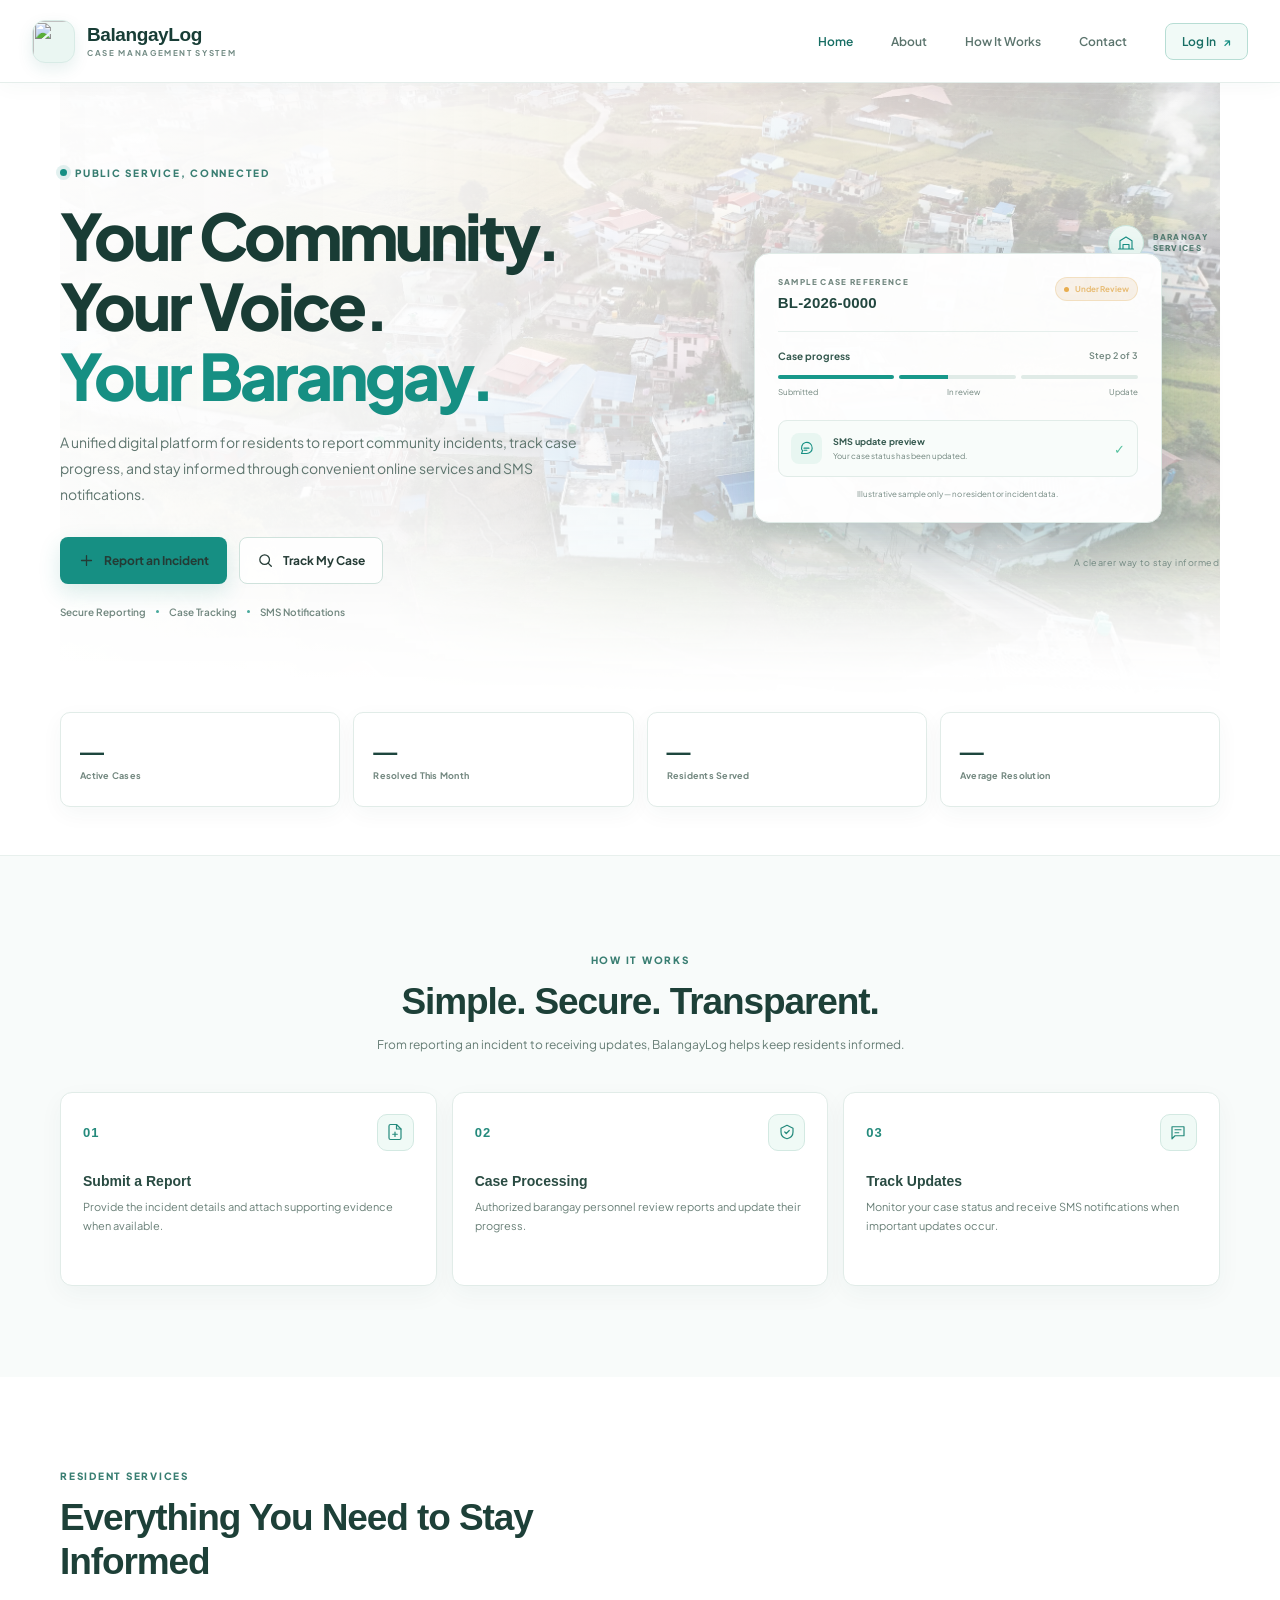
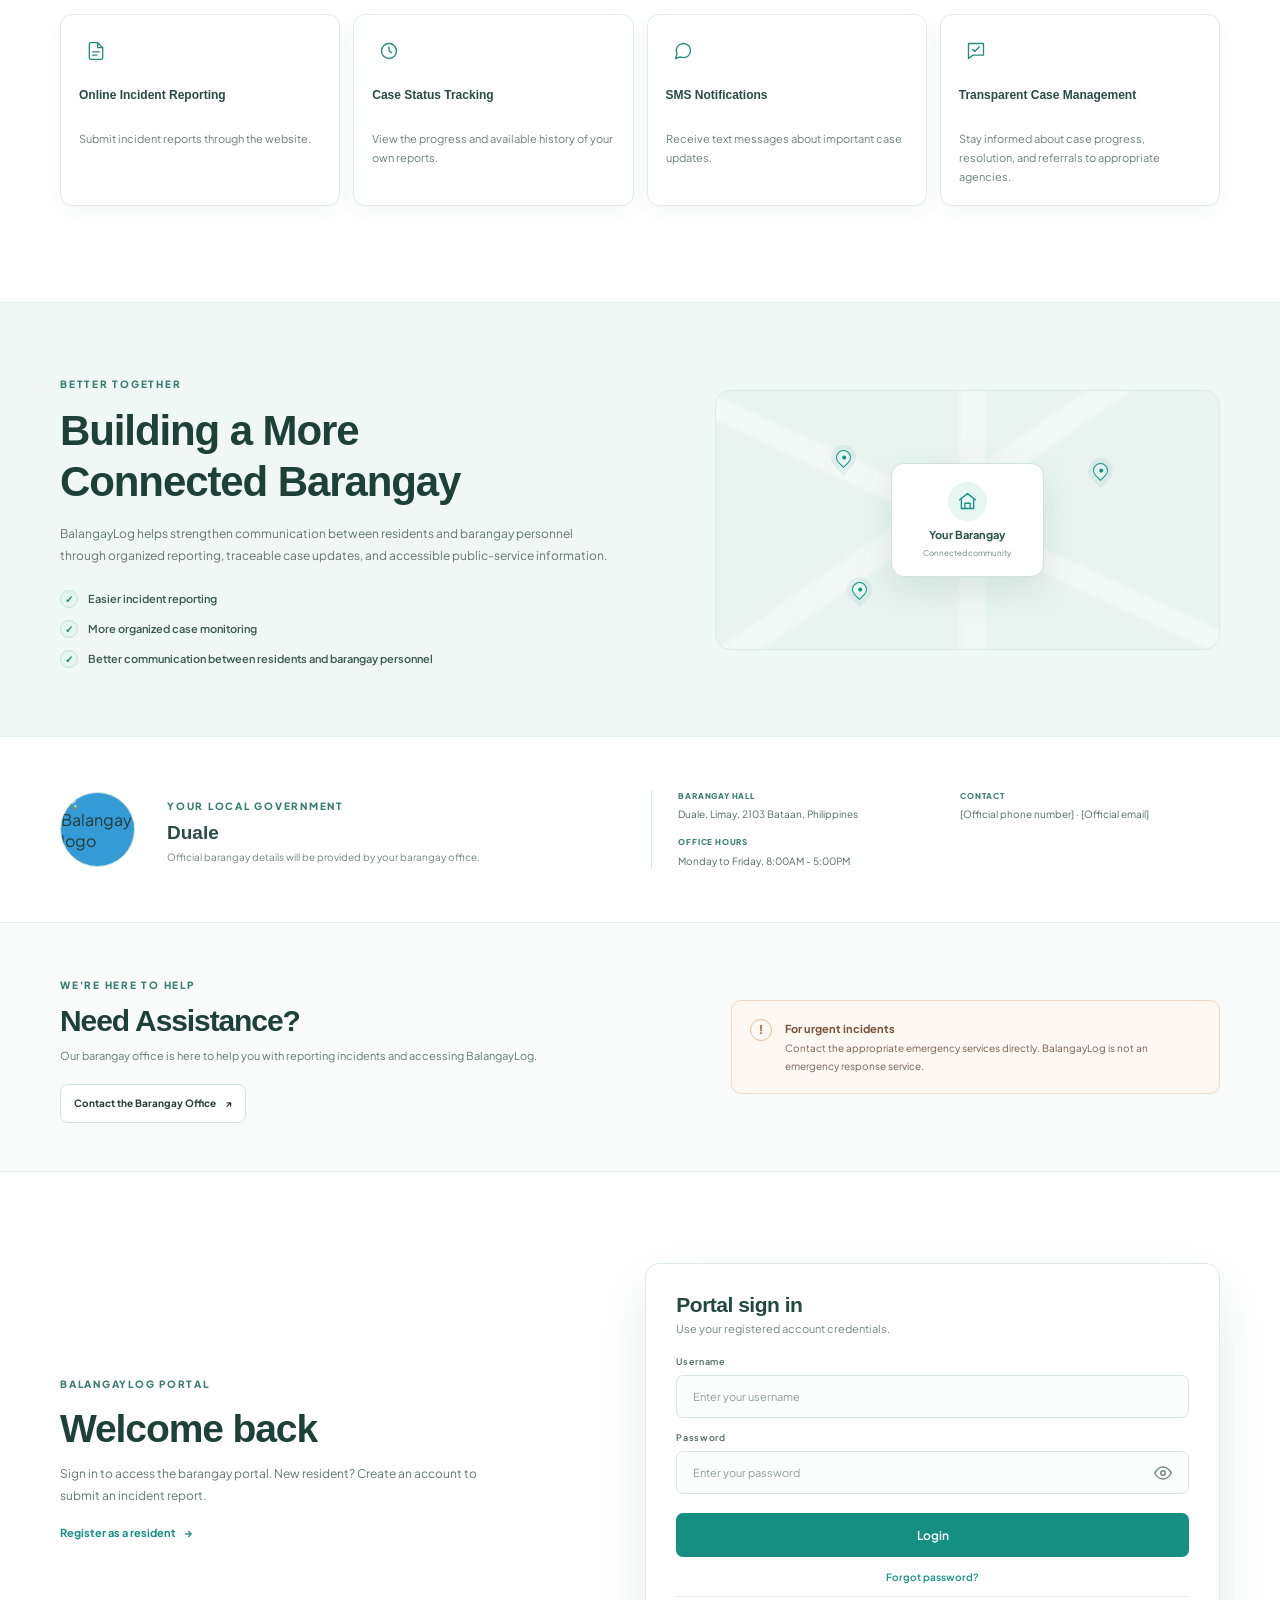
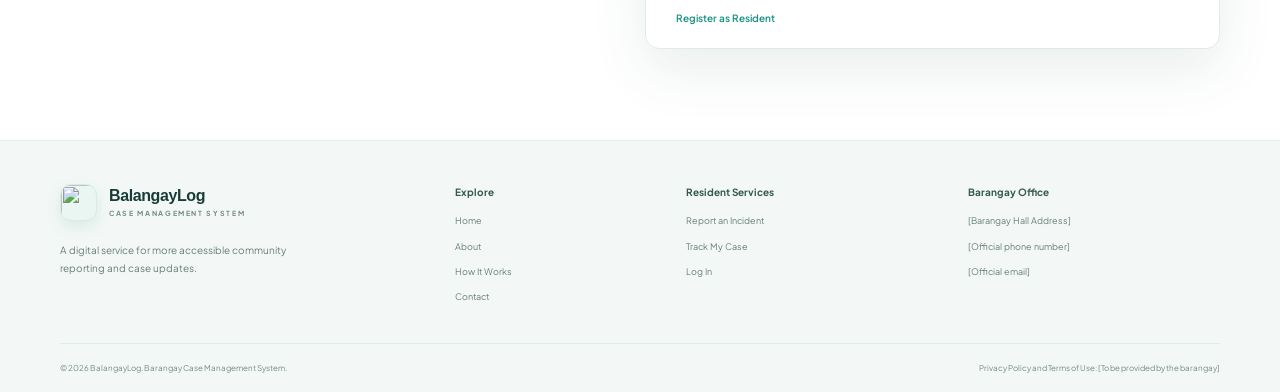
==== commit 8ed3c45d: "Merge pull request #22 from Chiuumin/main Added Logo for UI improvement" ====
--- a/index.html
+++ b/index.html
@@ -15,7 +15,7 @@
         } catch (e) {}
     </script>
     <link rel="stylesheet" href="style.css?v=20261011">
-    <link rel="stylesheet" href="homepage.css?v=20261018">
+    <link rel="stylesheet" href="homepage.css?v=20261022">
     <link href="https://fonts.googleapis.com/css2?family=Plus+Jakarta+Sans:wght@400;500;600;700;800&display=swap" rel="stylesheet">
 </head>
 <body class="homepage">
@@ -192,16 +192,16 @@
         </section>
 
         <section class="section-block barangay-section page-width" id="barangay-info" aria-labelledby="barangay-title">
-            <div class="barangay-seal"><img src="assets/balangaylog-logo.png" alt="BalangayLog logo"></div>
+            <div class="barangay-seal"><img src="assets/duale_logo.png" alt="BalangayLog logo"></div>
             <div class="barangay-details">
                 <span class="eyebrow">YOUR LOCAL GOVERNMENT</span>
                 <h2 id="barangay-title">Duale</h2>
                 <p class="barangay-placeholder">Official barangay details will be provided by your barangay office.</p>
             </div>
             <div class="barangay-contact">
-                <div><span class="contact-label">Barangay Hall</span><span>[Barangay Hall Address]</span></div>
+                <div><span class="contact-label">Barangay Hall</span><span>Duale, Limay, 2103 Bataan, Philippines</span></div>
                 <div><span class="contact-label">Contact</span><span>[Official phone number] · [Official email]</span></div>
-                <div><span class="contact-label">Office Hours</span><span>[Office hours]</span></div>
+                <div><span class="contact-label">Office Hours</span><span>Monday to Friday, 8:00AM - 5:00PM</span></div>
             </div>
         </section>
 
@@ -282,29 +282,91 @@
         <div class="page-width footer-bottom"><span>© <span id="copyrightYear">2026</span> BalangayLog. Barangay Case Management System.</span><span>Privacy Policy and Terms of Use: [To be provided by the barangay]</span></div>
     </footer>
 
-    <script src="script.js?v=99"></script>
+    <script src="script.js?v=100"></script>
     <script>
         document.getElementById('copyrightYear').textContent = new Date().getFullYear();
     </script>
     <div class="modal-overlay" id="forgotModal" style="display: none;">
-        <div class="forgot-modal">
+        <section class="forgot-modal" role="dialog" aria-modal="true" aria-labelledby="forgotModalTitle">
             <div class="forgot-modal-heading">
                 <div class="forgot-modal-icon" aria-hidden="true">⌑</div>
-                <h3>Password Reset Policy</h3>
+                <h3 id="forgotModalTitle">Reset your password</h3>
                 <button type="button" id="closeForgotModal" class="modal-close" aria-label="Close">&times;</button>
             </div>
-            <p>Verified Account: <strong id="forgotModalUserDisplay">Official Account</strong></p>
-            <p>Password reset requests must be submitted directly to the Barangay System Administrator.</p>
-            <div class="reset-steps">
-                <strong>Required Steps:</strong>
-                <ul>
-                    <li>Contact the <strong>Barangay Secretary</strong> or ICT Administrator.</li>
-                    <li>Present valid barangay identification credentials.</li>
-                    <li>The administrator will generate and issue a temporary login key.</li>
-                </ul>
-            </div>
-            <button type="button" id="dismissForgotBtn" class="primary-btn">Understood</button>
-        </div>
+
+            <div class="recovery-step" data-recovery-step="username">
+                <p>Enter your username. If the account is eligible, a verification code will be sent to its registered phone.</p>
+                <form id="recoveryStartForm">
+                    <div class="form-group">
+                        <label for="recoveryUsername">Username</label>
+                        <input type="text" id="recoveryUsername" name="username" maxlength="80" autocomplete="username" required>
+                    </div>
+                    <button type="submit" id="recoveryStartBtn" class="primary-btn">Send verification code</button>
+                </form>
+            </div>
+
+            <div class="recovery-step" data-recovery-step="otp" hidden>
+                <p>Registered phone: <strong id="recoveryMaskedPhone">+63 9** *** ****</strong>. Enter the code below if it arrives. Codes expire in five minutes.</p>
+                <form id="recoveryVerifyForm">
+                    <div class="form-group">
+                        <label for="recoveryOtp">Verification code</label>
+                        <input type="text" id="recoveryOtp" inputmode="numeric" autocomplete="one-time-code" maxlength="6" pattern="[0-9]{6}" required>
+                    </div>
+                    <button type="submit" class="primary-btn">Verify code</button>
+                </form>
+                <button type="button" id="recoveryResendBtn" class="recovery-secondary-btn" disabled>Resend in 30s</button>
+            </div>
+
+            <div class="recovery-step" data-recovery-step="password" hidden>
+                <p>Choose a new password. It must be at least eight characters long.</p>
+                <form id="recoveryResetForm">
+                    <div class="form-group">
+                        <label for="recoveryPassword">New password</label>
+                        <div class="password-input-wrapper">
+                            <input type="password" id="recoveryPassword" autocomplete="new-password" minlength="8" maxlength="72" required>
+                            <button type="button" class="eye-btn" data-recovery-password-toggle="recoveryPassword" aria-controls="recoveryPassword" aria-label="Show new password" aria-pressed="false">
+                                <svg class="eye-icon" viewBox="0 0 24 24" width="18" height="18" fill="none" stroke="currentColor" stroke-width="2" stroke-linecap="round" stroke-linejoin="round" aria-hidden="true">
+                                    <path d="M1 12s4-8 11-8 11 8 11 8-4 8-11 8-11-8-11-8z"></path>
+                                    <circle cx="12" cy="12" r="3"></circle>
+                                </svg>
+                                <svg class="eye-icon" data-eye-closed hidden viewBox="0 0 24 24" width="18" height="18" fill="none" stroke="currentColor" stroke-width="2" stroke-linecap="round" stroke-linejoin="round" aria-hidden="true">
+                                    <path d="m3 3 18 18"></path>
+                                    <path d="M10.6 10.6a2 2 0 0 0 2.8 2.8"></path>
+                                    <path d="M9.9 5.2A11.2 11.2 0 0 1 12 5c7 0 11 7 11 7a14.7 14.7 0 0 1-3.1 3.8"></path>
+                                    <path d="M6.2 6.2C3.4 8 1 12 1 12s4 7 11 7c1 0 2-.2 2.9-.6"></path>
+                                </svg>
+                            </button>
+                        </div>
+                    </div>
+                    <div class="form-group">
+                        <label for="recoveryConfirmPassword">Confirm new password</label>
+                        <div class="password-input-wrapper">
+                            <input type="password" id="recoveryConfirmPassword" autocomplete="new-password" minlength="8" maxlength="72" required>
+                            <button type="button" class="eye-btn" data-recovery-password-toggle="recoveryConfirmPassword" aria-controls="recoveryConfirmPassword" aria-label="Show confirm password" aria-pressed="false">
+                                <svg class="eye-icon" viewBox="0 0 24 24" width="18" height="18" fill="none" stroke="currentColor" stroke-width="2" stroke-linecap="round" stroke-linejoin="round" aria-hidden="true">
+                                    <path d="M1 12s4-8 11-8 11 8 11 8-4 8-11 8-11-8-11-8z"></path>
+                                    <circle cx="12" cy="12" r="3"></circle>
+                                </svg>
+                                <svg class="eye-icon" data-eye-closed hidden viewBox="0 0 24 24" width="18" height="18" fill="none" stroke="currentColor" stroke-width="2" stroke-linecap="round" stroke-linejoin="round" aria-hidden="true">
+                                    <path d="m3 3 18 18"></path>
+                                    <path d="M10.6 10.6a2 2 0 0 0 2.8 2.8"></path>
+                                    <path d="M9.9 5.2A11.2 11.2 0 0 1 12 5c7 0 11 7 11 7a14.7 14.7 0 0 1-3.1 3.8"></path>
+                                    <path d="M6.2 6.2C3.4 8 1 12 1 12s4 7 11 7c1 0 2-.2 2.9-.6"></path>
+                                </svg>
+                            </button>
+                        </div>
+                    </div>
+                    <button type="submit" class="primary-btn">Set new password</button>
+                </form>
+            </div>
+
+            <div class="recovery-step" data-recovery-step="success" hidden>
+                <p>Your password has been reset. Sign in with your new password.</p>
+                <a href="#login" id="recoveryReturnLogin" class="primary-btn recovery-return-btn">Return to login</a>
+            </div>
+
+            <p id="recoveryStatus" class="recovery-status" role="status" aria-live="polite" hidden></p>
+        </section>
     </div>
 </body>
-</html>
+</html>
--- a/homepage.css
+++ b/homepage.css
@@ -314,8 +314,8 @@
 .footer-links a:hover { color: #61c2b5; }
 .footer-bottom { min-height: 49px; display: flex; align-items: center; justify-content: space-between; gap: 20px; border-top: 1px solid rgba(156, 190, 180, .1); color: #708780; font-size: 8px; }
 
-.homepage .modal-overlay { z-index: 9999; align-items: center; justify-content: center; padding: 20px; background: rgba(2, 12, 11, .78) !important; backdrop-filter: blur(5px); }
-.forgot-modal { width: min(440px, 100%); padding: 25px; border: 1px solid #31504a; border-radius: 14px; color: #d9e7e2; background: #102321; box-shadow: 0 24px 70px rgba(0, 0, 0, .45); }
+.homepage .modal-overlay { position: fixed; inset: 0; z-index: 9999; display: flex; align-items: center; justify-content: center; overflow-y: auto; padding: 20px; background: rgba(2, 12, 11, .78) !important; backdrop-filter: blur(5px); }
+.forgot-modal { width: min(440px, 100%); max-height: calc(100vh - 40px); overflow-y: auto; margin: auto; padding: 25px; border: 1px solid #31504a; border-radius: 14px; color: #d9e7e2; background: #102321; box-shadow: 0 24px 70px rgba(0, 0, 0, .45); }
 .forgot-modal-heading { display: flex; align-items: center; gap: 10px; margin-bottom: 17px; }
 .forgot-modal-heading h3 { flex: 1; margin: 0; color: #f0f7f4; font: 700 16px 'Manrope', sans-serif; }
 .forgot-modal-icon { width: 34px; height: 34px; display: grid; place-items: center; border-radius: 9px; color: #66c7b8; background: rgba(25, 168, 155, .13); font-size: 22px; }
@@ -324,6 +324,15 @@
 .forgot-modal > p strong { color: #e6f1ed; }
 .reset-steps { margin: 15px 0 18px; padding: 13px; border: 1px solid #2b4540; border-radius: 8px; color: #d5e3de; background: #0b1d1b; font-size: 10px; }
 .reset-steps ul { display: grid; gap: 6px; margin: 9px 0 0; padding-left: 18px; color: #a7bbb5; line-height: 1.55; }
+#forgotModal [hidden] { display: none !important; }
+.recovery-step > p { margin: 0 0 16px; color: #a7bbb5; font-size: 11px; line-height: 1.7; }
+.recovery-step > p strong { color: #e6f1ed; }
+.recovery-step .form-group { margin-bottom: 14px; }
+.recovery-step .primary-btn { display: inline-flex; width: 100%; align-items: center; justify-content: center; border: 0; color: #fff; text-decoration: none; cursor: pointer; }
+.recovery-secondary-btn { display: block; margin: 14px auto 0; padding: 7px 10px; border: 0; color: #58beb0; background: transparent; font-size: 11px; font-weight: 700; cursor: pointer; }
+.recovery-secondary-btn:disabled { color: #718781; cursor: wait; }
+.recovery-status { margin: 15px 0 0; padding: 10px 12px; border: 1px solid #31504a; border-radius: 7px; color: #d9e7e2; background: #0b1d1b; font-size: 11px; line-height: 1.6; }
+.recovery-return-btn { margin-top: 6px; }
 
 @media (max-width: 960px) {
     .page-width { width: min(100% - 48px, 760px); }
@@ -549,10 +558,15 @@
 .forgot-modal > p strong { color: #294b42; }
 .reset-steps { border-color: #dce9e4; color: #3f6257; background: #f7fbf9; }
 .reset-steps ul { color: #617970; }
+.recovery-step > p { color: #617970; }
+.recovery-step > p strong { color: #294b42; }
+.recovery-secondary-btn { color: #168f83; }
+.recovery-secondary-btn:disabled { color: #8b9d97; }
+.recovery-status { border-color: #dce9e4; color: #34594f; background: #f7fbf9; }
 
 @media (max-width: 700px) {
     .hero-map::after { background: linear-gradient(90deg, rgba(255, 255, 255, .9), rgba(255, 255, 255, .62)), linear-gradient(0deg, #fff, transparent 48%); }
 }
 @media (prefers-reduced-motion: reduce) {
     html { scroll-behavior: auto !important; }
-}
+}
